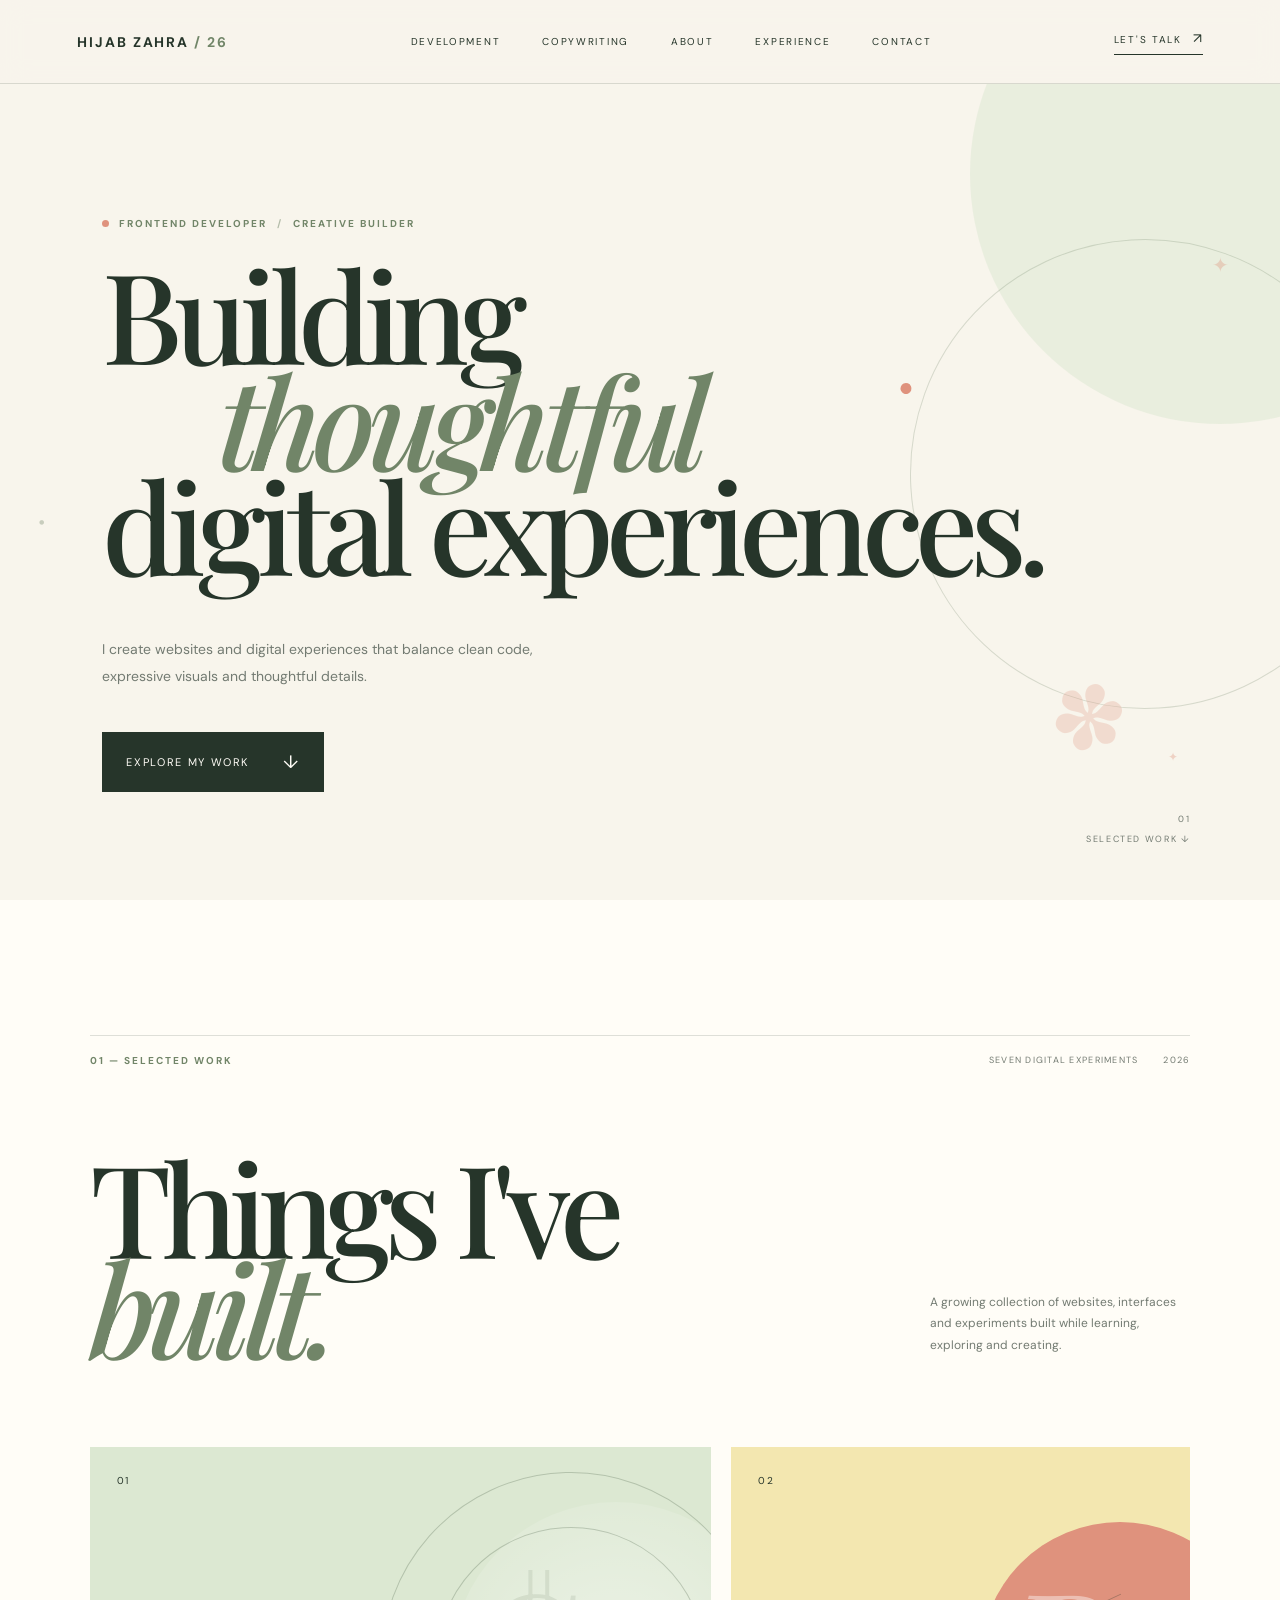
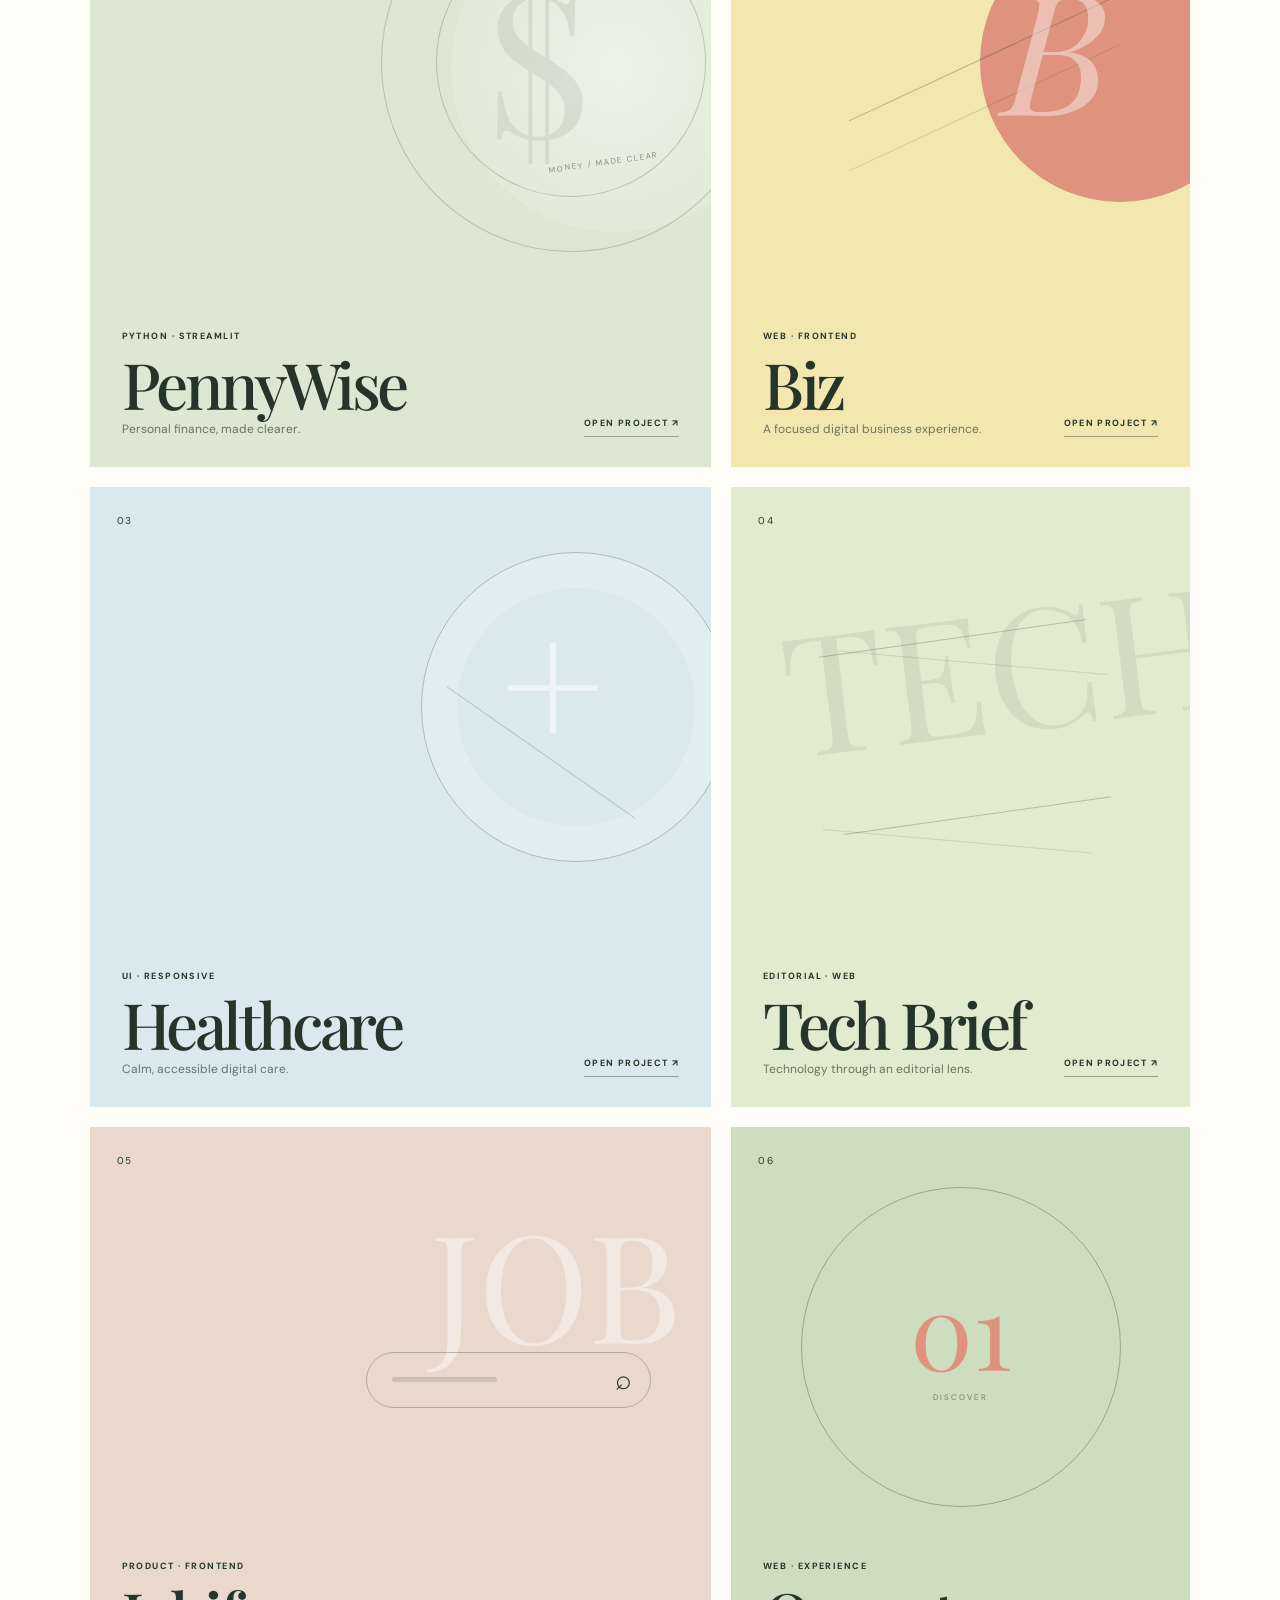
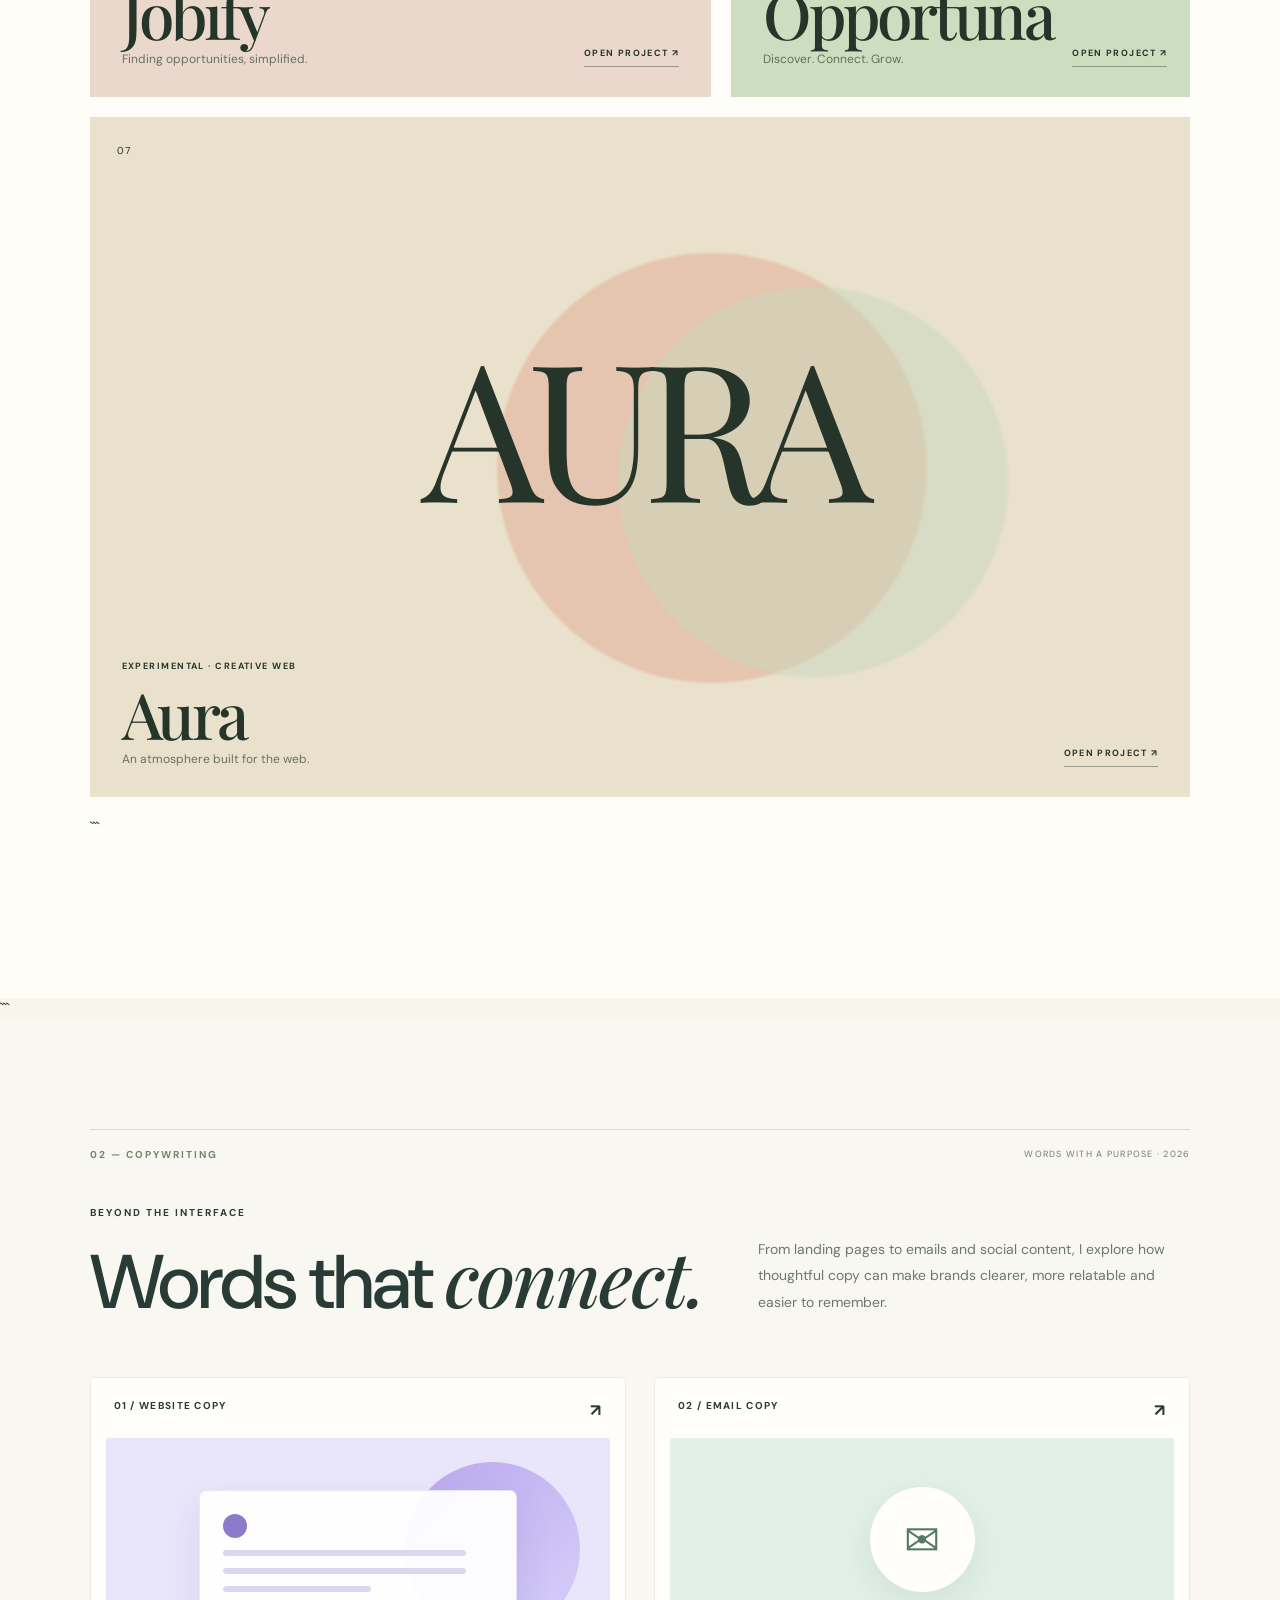
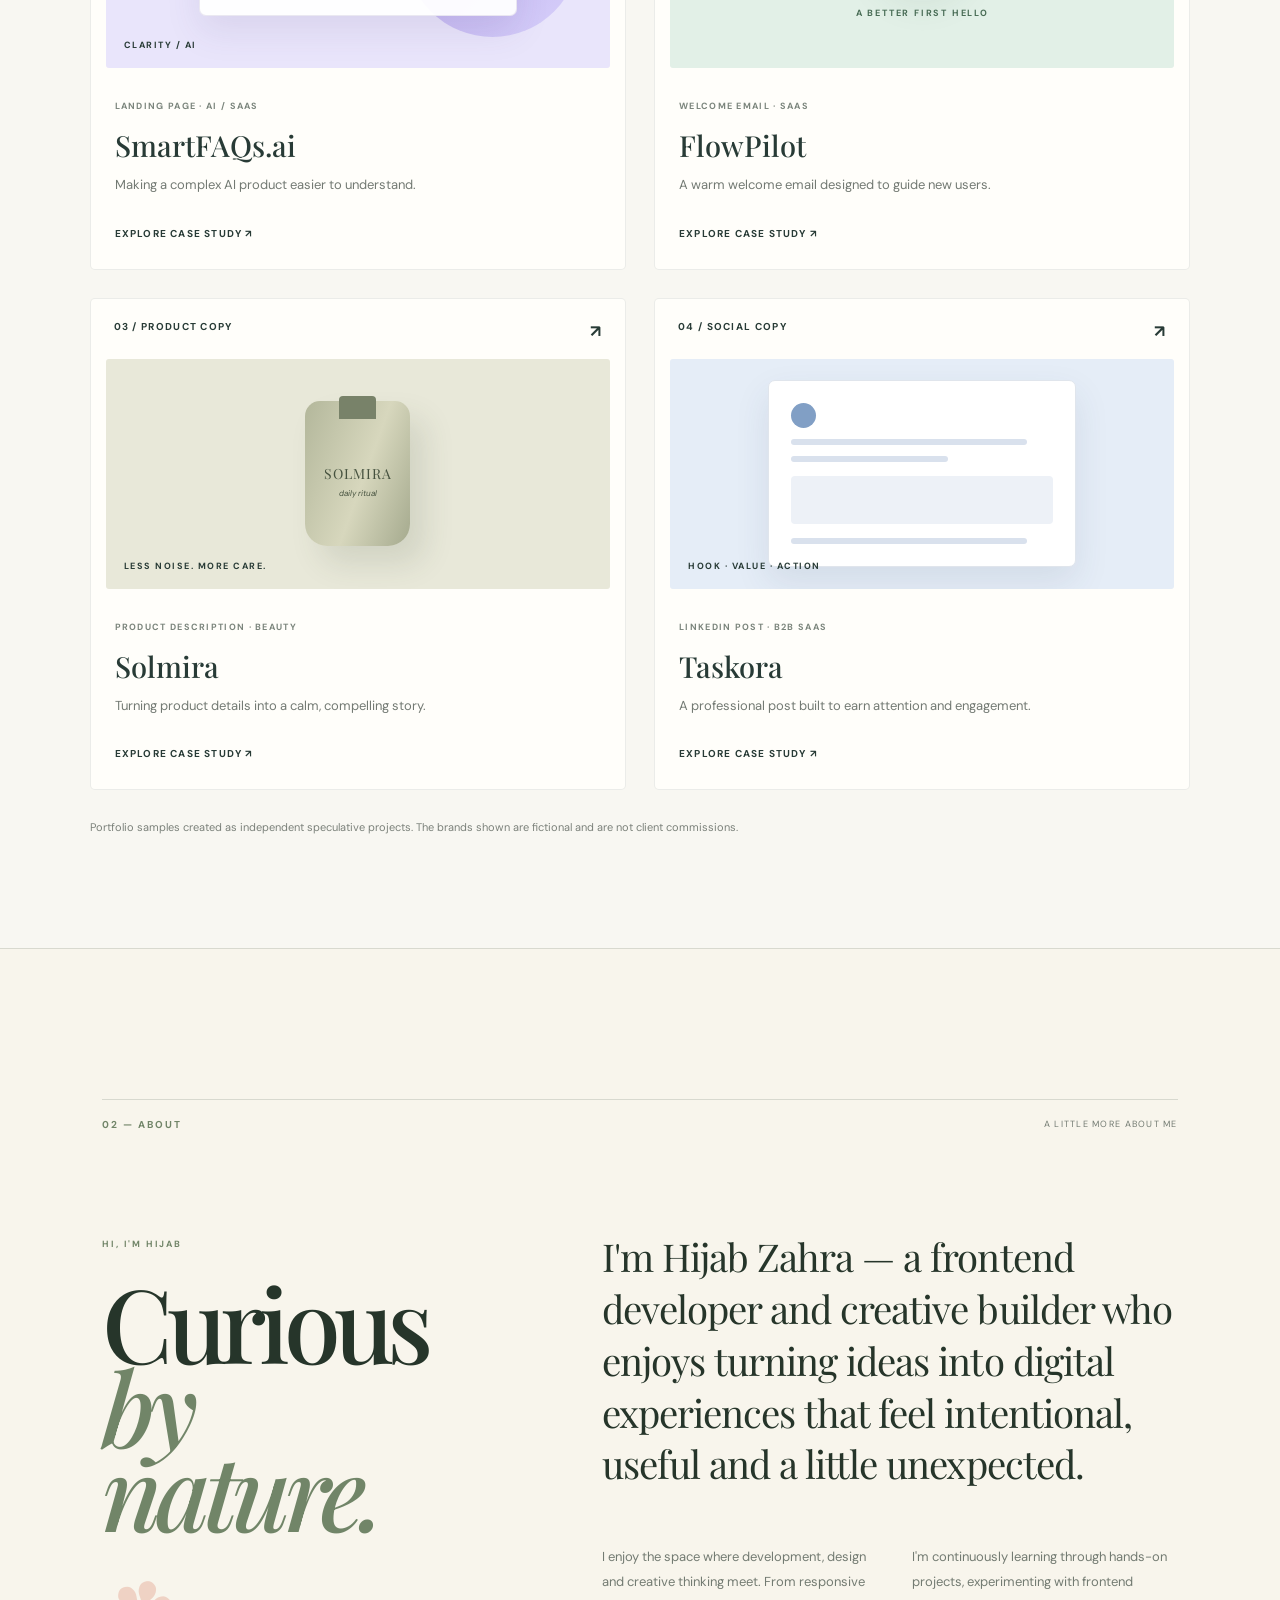
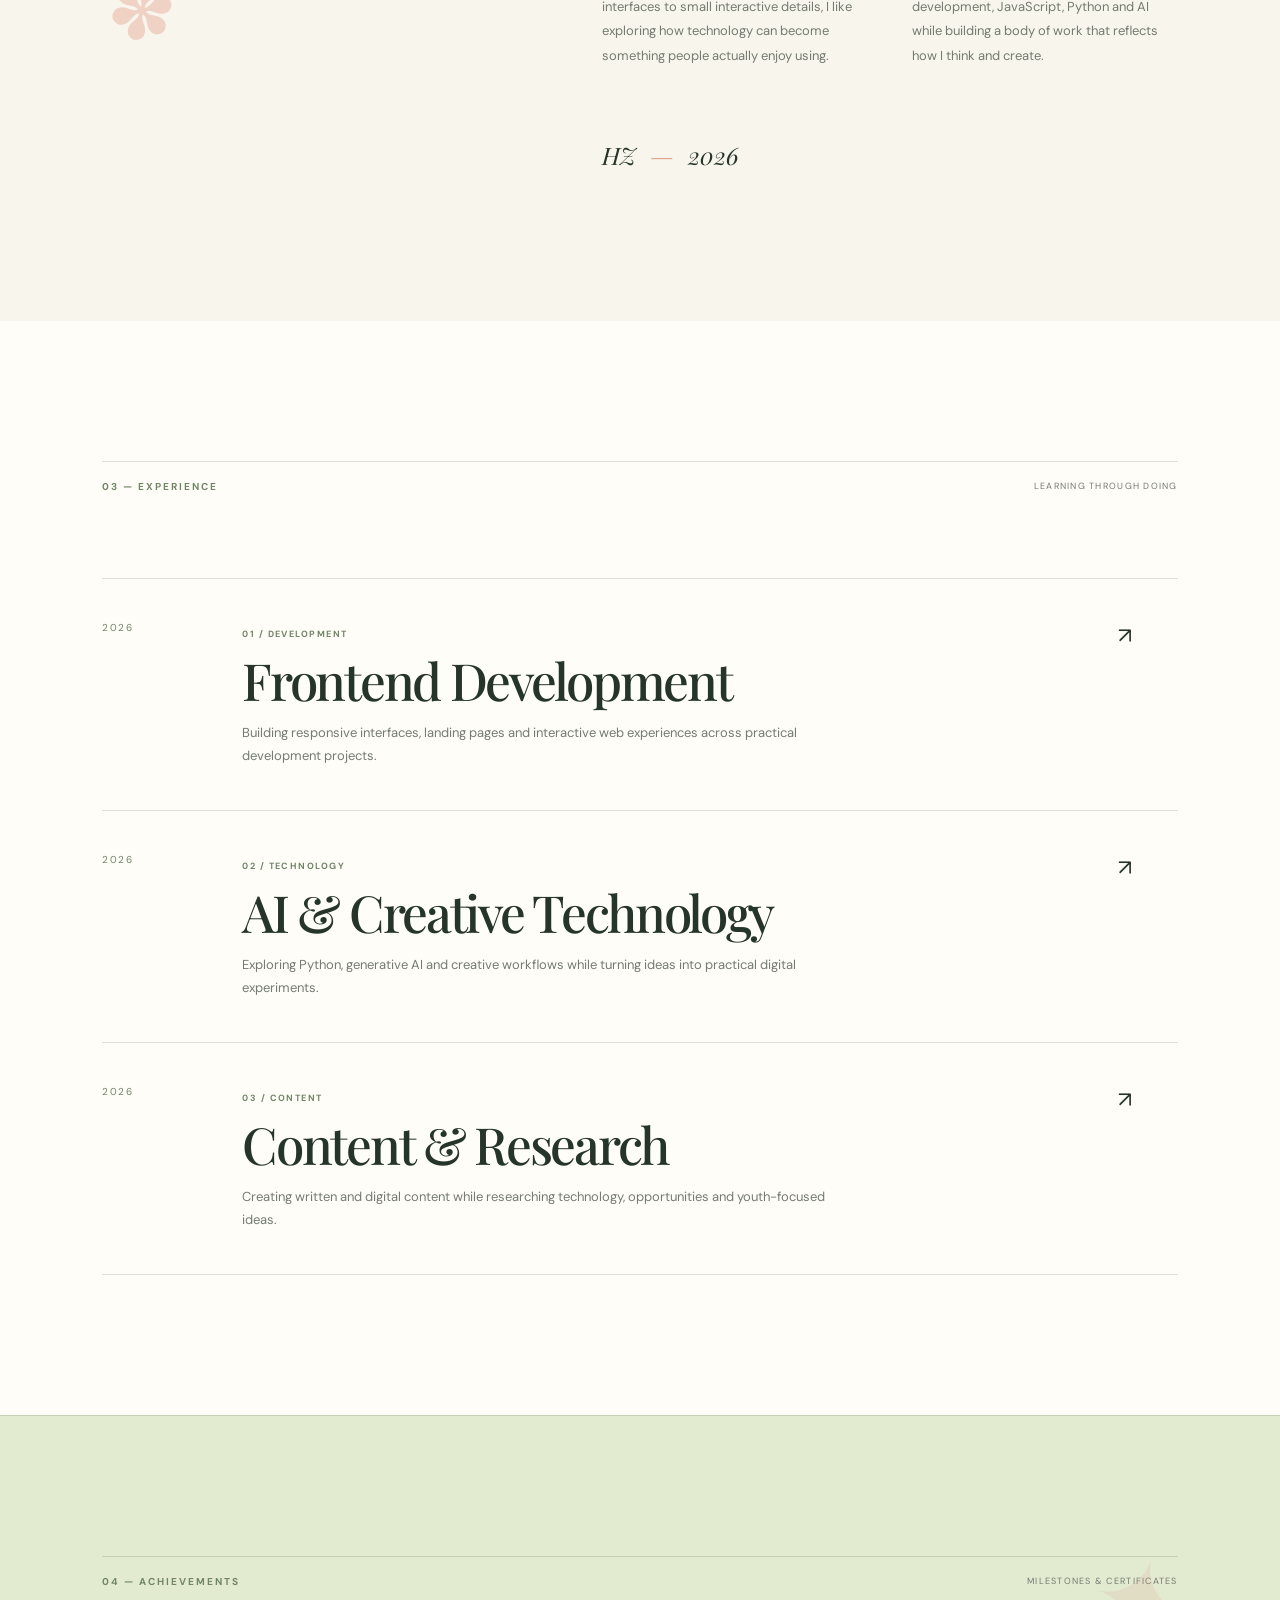
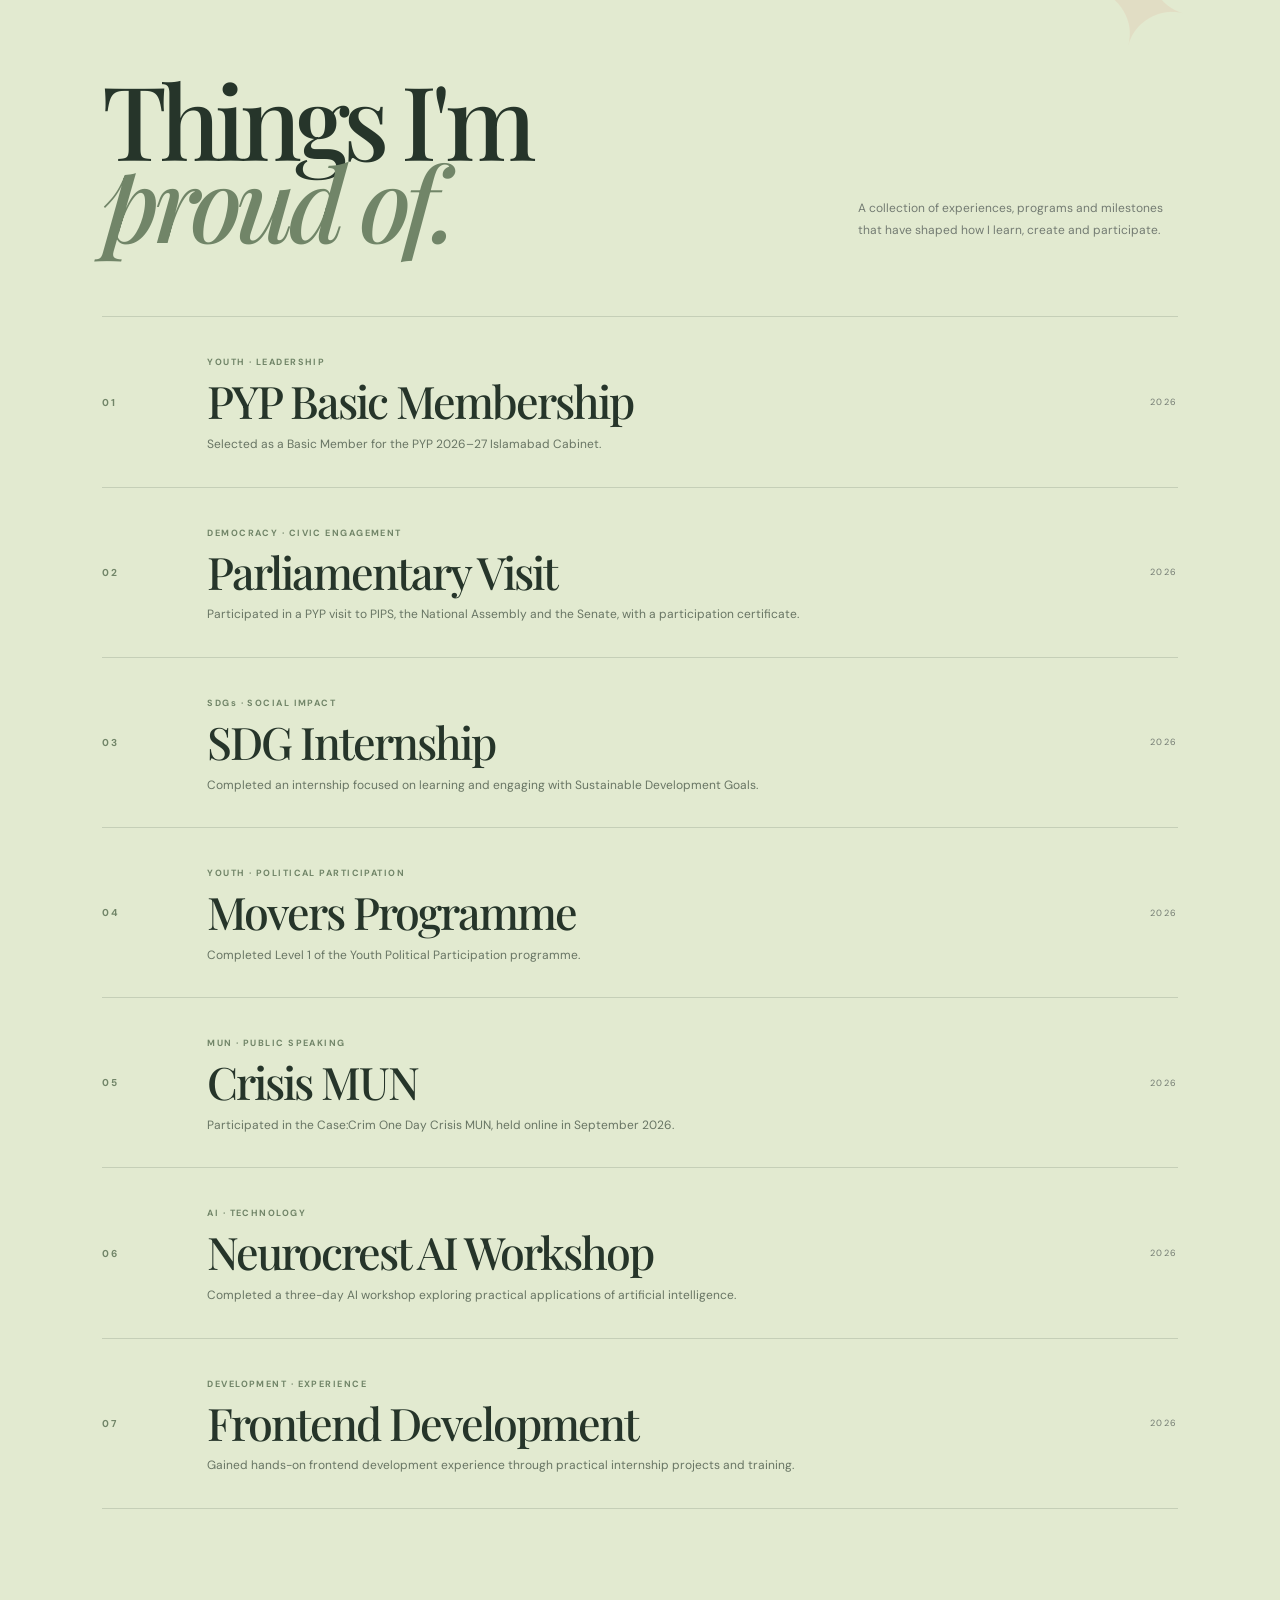
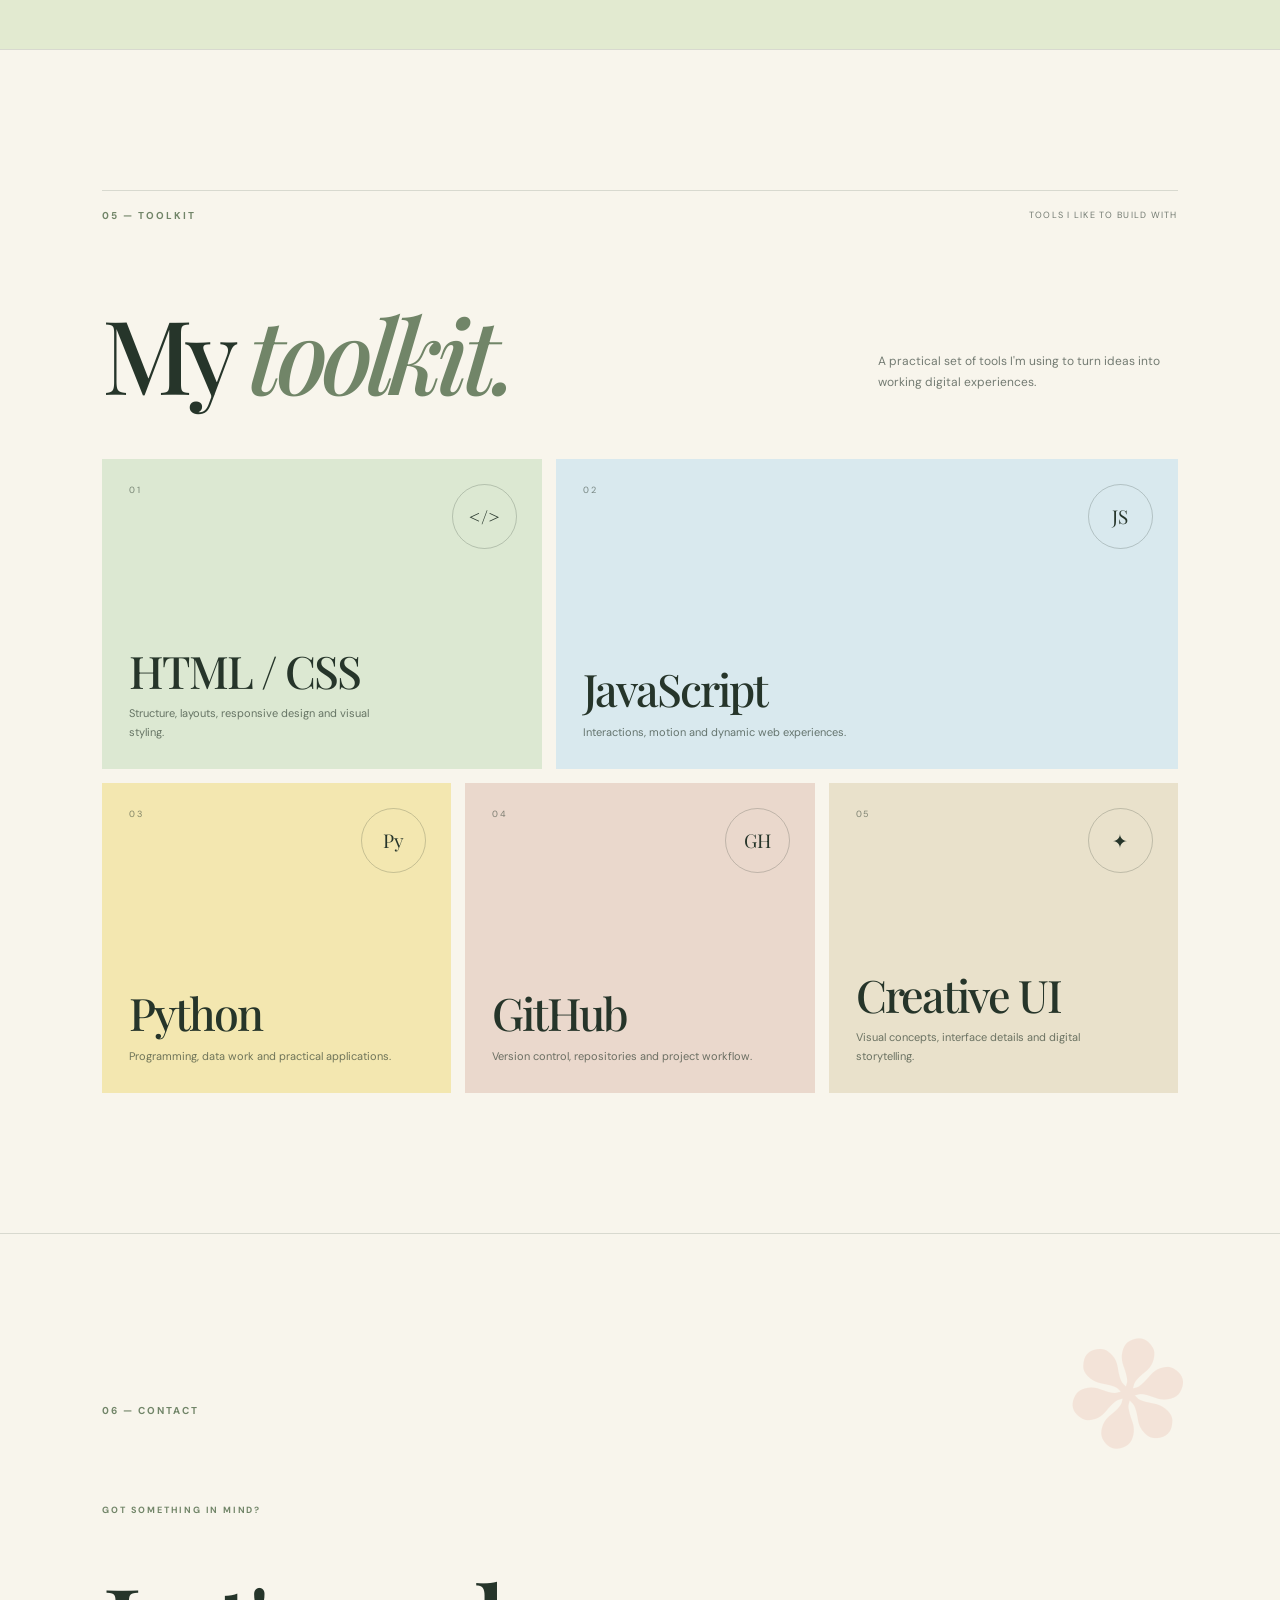
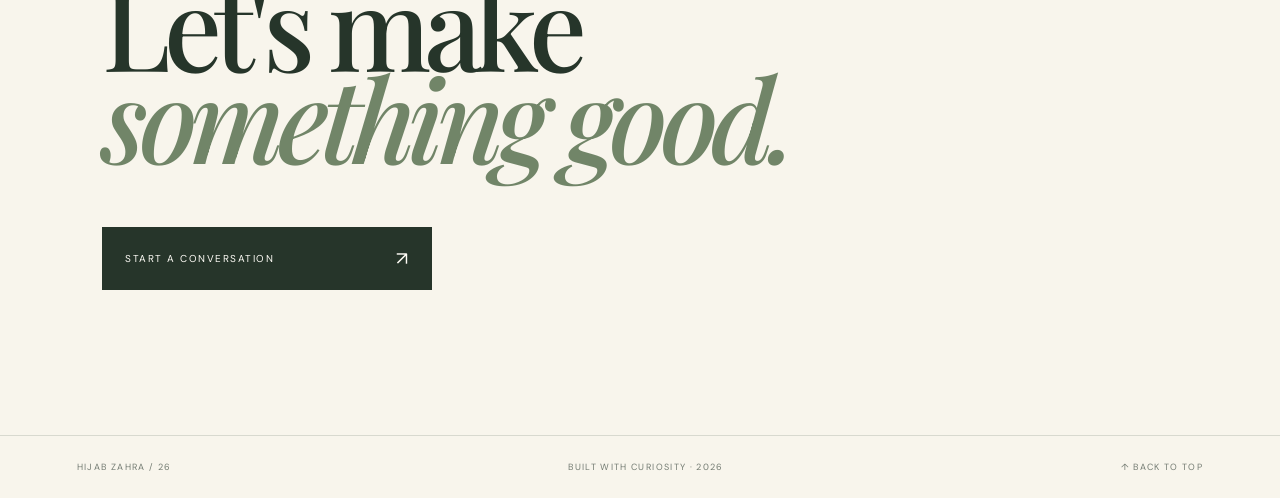
==== index.html @ b3940e23 "Add files via upload" ====
<!DOCTYPE html>
<html lang="en">
<head>
  <meta charset="UTF-8">
  <meta name="viewport" content="width=device-width, initial-scale=1.0">

  <title>HIJAB ZAHRA / 26 — Creative Developer</title>

  <link rel="preconnect" href="https://fonts.googleapis.com">
  <link rel="preconnect" href="https://fonts.gstatic.com" crossorigin>

  <link
    href="https://fonts.googleapis.com/css2?family=DM+Sans:wght@400;500;600;700&family=Playfair+Display:ital,wght@0,500;0,600;1,500;1,600&display=swap"
    rel="stylesheet"
  >

  <link rel="stylesheet" href="style.css">
</head>

<body>

  <!-- FLOATING DECOR -->

  <div class="floating-seed seed-one">✦</div>
  <div class="floating-seed seed-two">·</div>
  <div class="floating-seed seed-three">✦</div>


  <!-- HEADER -->

  <header class="site-header">

    <a href="#" class="logo">
      HIJAB ZAHRA <span>/ 26</span>
    </a>

    <nav>
  <a href="#work">Development</a>
  <a href="#copywriting">Copywriting</a>
  <a href="#about">About</a>
  <a href="#experience">Experience</a>
  <a href="#contact">Contact</a>
</nav>

    <a href="#contact" class="talk">
      Let's talk <span>↗</span>
    </a>

  </header>


  <main>

    <!-- HERO -->

    <section class="hero">

      <div class="hero-orbit"></div>

      <div class="hero-label">
        <span class="label-dot"></span>
        FRONTEND DEVELOPER
        <span class="label-divider">/</span>
        CREATIVE BUILDER
      </div>

      <h1>
        Building
        <em>thoughtful</em>
        digital experiences.
      </h1>

      <div class="hero-description">

        <p>
          I create websites and digital experiences that balance
          clean code, expressive visuals and thoughtful details.
        </p>

      </div>

      <a href="#work" class="hero-cta">

        <span class="cta-text">
          Explore my work
        </span>

        <span class="cta-arrow">
          ↓
        </span>

      </a>

      <div class="hero-flower">
        <span>✽</span>
      </div>

      <div class="hero-note">
        <span>01</span>
        <span>SELECTED WORK ↓</span>
      </div>

    </section>


    <!-- WORK -->

    <section class="work" id="work">

      <div class="section-top">

        <div class="section-number">
          01 — SELECTED WORK
        </div>

        <div class="section-caption">
          <span>SEVEN DIGITAL EXPERIMENTS</span>
          <span>2026</span>
        </div>

      </div>


      <div class="work-intro">

        <h2>
          Things I've
          <em>built.</em>
        </h2>

        <p>
          A growing collection of websites, interfaces and
          experiments built while learning, exploring and creating.
        </p>

      </div>


      <div class="projects">


        <!-- PENNYWISE -->

        <a
          href="https://pennywise-jg9jgxkjryxqwbazkapvmh.streamlit.app/"
          target="_blank"
          rel="noopener noreferrer"
          class="project project-penny"
        >

          <div class="project-number">
            01
          </div>

          <div class="project-visual penny-visual">

            <div class="penny-sun"></div>

            <div class="penny-orbit orbit-a"></div>
            <div class="penny-orbit orbit-b"></div>

            <div class="penny-symbol">
              $
            </div>

            <div class="penny-small">
              MONEY / MADE CLEAR
            </div>

          </div>

          <div class="project-content">

            <div>
              <span class="project-category">
                PYTHON · STREAMLIT
              </span>

              <h3>PennyWise</h3>

              <p>
                Personal finance, made clearer.
              </p>
            </div>

            <span class="project-link">
              OPEN PROJECT ↗
            </span>

          </div>

        </a>


        <!-- BIZ -->

        <a
          href="https://hijabezahra182-alt.github.io/biz/"
          target="_blank"
          rel="noopener noreferrer"
          class="project project-biz"
        >

          <div class="project-number">
            02
          </div>

          <div class="project-visual biz-visual">

            <div class="biz-sun"></div>

            <div class="biz-curve curve-one"></div>
            <div class="biz-curve curve-two"></div>

            <span class="biz-letter">
              B
            </span>

          </div>

          <div class="project-content">

            <div>
              <span class="project-category">
                WEB · FRONTEND
              </span>

              <h3>Biz</h3>

              <p>
                A focused digital business experience.
              </p>
            </div>

            <span class="project-link">
              OPEN PROJECT ↗
            </span>

          </div>

        </a>


        <!-- HEALTHCARE -->

        <a
          href="https://hijabezahra182-alt.github.io/healthcare-/"
          target="_blank"
          rel="noopener noreferrer"
          class="project project-health"
        >

          <div class="project-number">
            03
          </div>

          <div class="project-visual health-visual">

            <div class="health-circle"></div>

            <span class="health-plus">
              +
            </span>

            <div class="health-line"></div>

          </div>

          <div class="project-content">

            <div>
              <span class="project-category">
                UI · RESPONSIVE
              </span>

              <h3>Healthcare</h3>

              <p>
                Calm, accessible digital care.
              </p>
            </div>

            <span class="project-link">
              OPEN PROJECT ↗
            </span>

          </div>

        </a>


        <!-- TECH BRIEF -->

        <a
          href="https://hijabezahra182-alt.github.io/tech-brief/"
          target="_blank"
          rel="noopener noreferrer"
          class="project project-tech"
        >

          <div class="project-number">
            04
          </div>

          <div class="project-visual tech-visual">

            <div class="tech-word">
              TECH
            </div>

            <div class="tech-paper paper-one"></div>
            <div class="tech-paper paper-two"></div>

          </div>

          <div class="project-content">

            <div>
              <span class="project-category">
                EDITORIAL · WEB
              </span>

              <h3>Tech Brief</h3>

              <p>
                Technology through an editorial lens.
              </p>
            </div>

            <span class="project-link">
              OPEN PROJECT ↗
            </span>

          </div>

        </a>


        <!-- JOBIFY -->

        <a
          href="https://hijabezahra182-alt.github.io/jobify-website/"
          target="_blank"
          rel="noopener noreferrer"
          class="project project-jobify"
        >

          <div class="project-number">
            05
          </div>

          <div class="project-visual jobify-visual">

            <div class="jobify-word">
              JOB
            </div>

            <div class="job-search">
              <span></span>
              <b>⌕</b>
            </div>

          </div>

          <div class="project-content">

            <div>
              <span class="project-category">
                PRODUCT · FRONTEND
              </span>

              <h3>Jobify</h3>

              <p>
                Finding opportunities, simplified.
              </p>
            </div>

            <span class="project-link">
              OPEN PROJECT ↗
            </span>

          </div>

        </a>


        <!-- OPPORTUNA -->

        <a
          href="https://hijabezahra182-alt.github.io/opportuna/"
          target="_blank"
          rel="noopener noreferrer"
          class="project project-opportuna"
        >

          <div class="project-number">
            06
          </div>

          <div class="project-visual opportuna-visual">

            <div class="opportuna-ring"></div>

            <span class="op-number">
              01
            </span>

            <span class="op-small">
              DISCOVER
            </span>

          </div>

          <div class="project-content">

            <div>
              <span class="project-category">
                WEB · EXPERIENCE
              </span>

              <h3>Opportuna</h3>

              <p>
                Discover. Connect. Grow.
              </p>
            </div>

            <span class="project-link">
              OPEN PROJECT ↗
            </span>

          </div>

        </a>


        <!-- AURA -->

        <a
          href="https://hijabezahra182-alt.github.io/aura/"
          target="_blank"
          rel="noopener noreferrer"
          class="project project-aura"
        >

          <div class="project-number">
            07
          </div>

          <div class="project-visual aura-visual">

            <div class="aura-blob blob-one"></div>
            <div class="aura-blob blob-two"></div>

            <span>
              AURA
            </span>

          </div>

          <div class="project-content">

            <div>
              <span class="project-category">
                EXPERIMENTAL · CREATIVE WEB
              </span>

              <h3>Aura</h3>

              <p>
                An atmosphere built for the web.
              </p>
            </div>

            <span class="project-link">
              OPEN PROJECT ↗
            </span>

          </div>

        </a>
        ```
    


      </div>

    </section>

```
<!-- COPYWRITING PORTFOLIO -->

<section class="copywriting" id="copywriting">

  <div class="section-top">

    <div class="section-number">
      02 — COPYWRITING
    </div>

    <div class="section-caption">
      WORDS WITH A PURPOSE · 2026
    </div>

  </div>

  <div class="copywriting-intro">

    <div>
      <span class="copywriting-eyebrow">
        BEYOND THE INTERFACE
      </span>

      <h2>
        Words that
        <em>connect.</em>
      </h2>
    </div>

    <p>
      From landing pages to emails and social content,
      I explore how thoughtful copy can make brands
      clearer, more relatable and easier to remember.
    </p>

  </div>

  <div class="copywriting-grid">

    <!-- SAMPLE 01: SMARTFAQS -->

    <a href="./smartfaqs-case-study.html"
       class="copy-card copy-card-lavender">

      <div class="copy-card-top">
        <span>01 / WEBSITE COPY</span>
        <span>↗</span>
      </div>

      <div class="copy-art smart-art">
        <div class="smart-art-orb"></div>
        <div class="smart-art-window">
          <span></span>
          <i></i>
          <i></i>
          <i></i>
        </div>
        <span class="copy-art-label">CLARITY / AI</span>
      </div>

      <div class="copy-card-info">
        <span class="copy-type">LANDING PAGE · AI / SAAS</span>
        <h3>SmartFAQs.ai</h3>
        <p>Making a complex AI product easier to understand.</p>
        <span class="copy-card-link">EXPLORE CASE STUDY ↗</span>
      </div>

    </a>

    <!-- SAMPLE 02: FLOWPILOT -->

    <a href="./flowpilot-welcome-email.html"
       class="copy-card copy-card-mint">

      <div class="copy-card-top">
        <span>02 / EMAIL COPY</span>
        <span>↗</span>
      </div>

      <div class="copy-art flow-art">
        <div class="flow-envelope">
          <span>✉</span>
        </div>
        <div class="flow-art-caption">A BETTER FIRST HELLO</div>
      </div>

      <div class="copy-card-info">
        <span class="copy-type">WELCOME EMAIL · SAAS</span>
        <h3>FlowPilot</h3>
        <p>A warm welcome email designed to guide new users.</p>
        <span class="copy-card-link">EXPLORE CASE STUDY ↗</span>
      </div>

    </a>

    <!-- SAMPLE 03: SOLMIRA -->

    <a href="./solmira-product-copy.html"
       class="copy-card copy-card-sage">

      <div class="copy-card-top">
        <span>03 / PRODUCT COPY</span>
        <span>↗</span>
      </div>

      <div class="copy-art sol-art">
        <div class="sol-bottle">
          <div class="sol-bottle-cap"></div>
          <span>SOLMIRA</span>
          <i>daily ritual</i>
        </div>
        <span class="sol-art-caption">LESS NOISE. MORE CARE.</span>
      </div>

      <div class="copy-card-info">
        <span class="copy-type">PRODUCT DESCRIPTION · BEAUTY</span>
        <h3>Solmira</h3>
        <p>Turning product details into a calm, compelling story.</p>
        <span class="copy-card-link">EXPLORE CASE STUDY ↗</span>
      </div>

    </a>

    <!-- SAMPLE 04: TASKORA -->

    <a href="./taskora-linkedin-copy.html"
       class="copy-card copy-card-blue">

      <div class="copy-card-top">
        <span>04 / SOCIAL COPY</span>
        <span>↗</span>
      </div>

      <div class="copy-art task-art">
        <div class="task-post">
          <span class="task-post-dot"></span>
          <div class="task-post-line"></div>
          <div class="task-post-line short"></div>
          <div class="task-post-block"></div>
          <div class="task-post-line"></div>
        </div>
        <span class="task-art-caption">HOOK · VALUE · ACTION</span>
      </div>

      <div class="copy-card-info">
        <span class="copy-type">LINKEDIN POST · B2B SAAS</span>
        <h3>Taskora</h3>
        <p>A professional post built to earn attention and engagement.</p>
        <span class="copy-card-link">EXPLORE CASE STUDY ↗</span>
      </div>

    </a>

  </div>

  <p class="copywriting-note">
    Portfolio samples created as independent speculative projects.
    The brands shown are fictional and are not client commissions.
  </p>

</section>



    <!-- ABOUT -->

    <section class="about" id="about">

      <div class="section-top">

        <div class="section-number">
          02 — ABOUT
        </div>

        <div class="section-caption">
          A LITTLE MORE ABOUT ME
        </div>

      </div>


      <div class="about-layout">

        <div class="about-title">

          <span class="tiny-label">
            HI, I'M HIJAB
          </span>

          <h2>
            Curious
            <em>by nature.</em>
          </h2>

          <div class="about-symbol">
            ✽
          </div>

        </div>


        <div class="about-text">

          <p class="about-lead">
            I'm Hijab Zahra — a frontend developer and creative
            builder who enjoys turning ideas into digital
            experiences that feel intentional, useful and a
            little unexpected.
          </p>

          <div class="about-columns">

            <p>
              I enjoy the space where development, design and
              creative thinking meet. From responsive interfaces
              to small interactive details, I like exploring how
              technology can become something people actually
              enjoy using.
            </p>

            <p>
              I'm continuously learning through hands-on projects,
              experimenting with frontend development, JavaScript,
              Python and AI while building a body of work that
              reflects how I think and create.
            </p>

          </div>

          <div class="about-signature">
            HZ <span>—</span> 2026
          </div>

        </div>

      </div>

    </section>


    <!-- EXPERIENCE -->

    <section class="experience" id="experience">

      <div class="section-top">

        <div class="section-number">
          03 — EXPERIENCE
        </div>

        <div class="section-caption">
          LEARNING THROUGH DOING
        </div>

      </div>


      <div class="experience-list">


        <article class="experience-item">

          <div class="experience-year">
            2026
          </div>

          <div class="experience-main">

            <span>
              01 / DEVELOPMENT
            </span>

            <h3>
              Frontend Development
            </h3>

            <p>
              Building responsive interfaces, landing pages
              and interactive web experiences across practical
              development projects.
            </p>

          </div>

          <div class="experience-arrow">
            ↗
          </div>

        </article>


        <article class="experience-item">

          <div class="experience-year">
            2026
          </div>

          <div class="experience-main">

            <span>
              02 / TECHNOLOGY
            </span>

            <h3>
              AI & Creative Technology
            </h3>

            <p>
              Exploring Python, generative AI and creative
              workflows while turning ideas into practical
              digital experiments.
            </p>

          </div>

          <div class="experience-arrow">
            ↗
          </div>

        </article>


        <article class="experience-item">

          <div class="experience-year">
            2026
          </div>

          <div class="experience-main">

            <span>
              03 / CONTENT
            </span>

            <h3>
              Content & Research
            </h3>

            <p>
              Creating written and digital content while
              researching technology, opportunities and
              youth-focused ideas.
            </p>

          </div>

          <div class="experience-arrow">
            ↗
          </div>

        </article>


      </div>

    </section>

    <!-- ACHIEVEMENTS -->

<section class="achievements" id="achievements">

  <div class="section-top">

    <div class="section-number">
      04 — ACHIEVEMENTS
    </div>

    <div class="section-caption">
      MILESTONES & CERTIFICATES
    </div>

  </div>


  <div class="achievements-heading">

    <h2>
      Things I'm
      <em>proud of.</em>
    </h2>

    <p>
      A collection of experiences, programs and milestones
      that have shaped how I learn, create and participate.
    </p>

  </div>


  <div class="achievement-list">


    <article class="achievement-item">

      <div class="achievement-number">
        01
      </div>

      <div class="achievement-content">
        <span>YOUTH · LEADERSHIP</span>

        <h3>
          PYP Basic Membership
        </h3>

        <p>
          Selected as a Basic Member for the PYP 2026–27
          Islamabad Cabinet.
        </p>
      </div>

      <div class="achievement-year">
        2026
      </div>

    </article>


    <article class="achievement-item">

      <div class="achievement-number">
        02
      </div>

      <div class="achievement-content">
        <span>DEMOCRACY · CIVIC ENGAGEMENT</span>

        <h3>
          Parliamentary Visit
        </h3>

        <p>
          Participated in a PYP visit to PIPS, the National
          Assembly and the Senate, with a participation certificate.
        </p>
      </div>

      <div class="achievement-year">
        2026
      </div>

    </article>


    <article class="achievement-item">

      <div class="achievement-number">
        03
      </div>

      <div class="achievement-content">
        <span>SDGs · SOCIAL IMPACT</span>

        <h3>
          SDG Internship
        </h3>

        <p>
          Completed an internship focused on learning and
          engaging with Sustainable Development Goals.
        </p>
      </div>

      <div class="achievement-year">
        2026
      </div>

    </article>


    <article class="achievement-item">

      <div class="achievement-number">
        04
      </div>

      <div class="achievement-content">
        <span>YOUTH · POLITICAL PARTICIPATION</span>

        <h3>
          Movers Programme
        </h3>

        <p>
          Completed Level 1 of the Youth Political Participation
          programme.
        </p>
      </div>

      <div class="achievement-year">
        2026
      </div>

    </article>


    <article class="achievement-item">

      <div class="achievement-number">
        05
      </div>

      <div class="achievement-content">
        <span>MUN · PUBLIC SPEAKING</span>

        <h3>
          Crisis MUN
        </h3>

        <p>
          Participated in the Case:Crim One Day Crisis MUN,
          held online in September 2026.
        </p>
      </div>

      <div class="achievement-year">
        2026
      </div>

    </article>


    <article class="achievement-item">

      <div class="achievement-number">
        06
      </div>

      <div class="achievement-content">
        <span>AI · TECHNOLOGY</span>

        <h3>
          Neurocrest AI Workshop
        </h3>

        <p>
          Completed a three-day AI workshop exploring
          practical applications of artificial intelligence.
        </p>
      </div>

      <div class="achievement-year">
        2026
      </div>

    </article>


    <article class="achievement-item">

      <div class="achievement-number">
        07
      </div>

      <div class="achievement-content">
        <span>DEVELOPMENT · EXPERIENCE</span>

        <h3>
          Frontend Development
        </h3>

        <p>
          Gained hands-on frontend development experience
          through practical internship projects and training.
        </p>
      </div>

      <div class="achievement-year">
        2026
      </div>

    </article>


  </div>

</section>


    <!-- SKILLS -->

    <section class="skills">

      <div class="section-top">

        <div class="section-number">
          05 — TOOLKIT
        </div>

        <div class="section-caption">
          TOOLS I LIKE TO BUILD WITH
        </div>

      </div>


      <div class="skills-heading">

        <h2>
          My
          <em>toolkit.</em>
        </h2>

        <p>
          A practical set of tools I'm using to turn ideas
          into working digital experiences.
        </p>

      </div>


      <div class="skills-grid">


        <div class="skill-card skill-sage">

          <span class="skill-no">
            01
          </span>

          <div class="skill-icon">
            &lt;/&gt;
          </div>

          <h3>
            HTML / CSS
          </h3>

          <p>
            Structure, layouts, responsive design and visual
            styling.
          </p>

        </div>


        <div class="skill-card skill-blue">

          <span class="skill-no">
            02
          </span>

          <div class="skill-icon">
            JS
          </div>

          <h3>
            JavaScript
          </h3>

          <p>
            Interactions, motion and dynamic web experiences.
          </p>

        </div>


        <div class="skill-card skill-butter">

          <span class="skill-no">
            03
          </span>

          <div class="skill-icon">
            Py
          </div>

          <h3>
            Python
          </h3>

          <p>
            Programming, data work and practical applications.
          </p>

        </div>


        <div class="skill-card skill-coral">

          <span class="skill-no">
            04
          </span>

          <div class="skill-icon">
            GH
          </div>

          <h3>
            GitHub
          </h3>

          <p>
            Version control, repositories and project workflow.
          </p>

        </div>


        <div class="skill-card skill-cream">

          <span class="skill-no">
            05
          </span>

          <div class="skill-icon">
            ✦
          </div>

          <h3>
            Creative UI
          </h3>

          <p>
            Visual concepts, interface details and digital
            storytelling.
          </p>

        </div>


      </div>

    </section>


    <!-- CONTACT -->

    <section class="contact" id="contact">

      <div class="contact-decoration">
        ✽
      </div>

      <div class="section-number">
        06 — CONTACT
      </div>

      <div class="contact-inner">

        <span class="contact-small">
          GOT SOMETHING IN MIND?
        </span>

        <h2>
          Let's make
          <em>something good.</em>
        </h2>

        <a
          href="mailto:hijabzahra@example.com"
          class="contact-button"
        >
          <span>Start a conversation</span>
          <strong>↗</strong>
        </a>

      </div>

    </section>

  </main>


  <!-- FOOTER -->

  <footer>

    <span>
      HIJAB ZAHRA / 26
    </span>

    <span>
      BUILT WITH CURIOSITY · 2026
    </span>

    <span>
      ↑ BACK TO TOP
    </span>

  </footer>


  <script src="script.js"></script>

</body>
</html>
---- style.css ----
:root {
  --ivory: #f8f5ec;
  --paper: #fffdf7;
  --ink: #26352a;
  --muted: #737b72;

  --sage: #718568;
  --sage-light: #dce8d2;

  --pistachio: #e2ead0;
  --butter: #f3e7b0;

  --blue: #d9e9ee;
  --powder: #e9f0ee;

  --coral: #df927d;
  --peach: #ead8cc;

  --cream: #e9e1cb;

  --line: rgba(38, 53, 42, 0.15);

  --ease: cubic-bezier(.2, .75, .2, 1);
}


/* =========================
   RESET
========================= */

* {
  margin: 0;
  padding: 0;
  box-sizing: border-box;
}

html {
  scroll-behavior: smooth;
}

body {
  background: var(--ivory);
  color: var(--ink);
  font-family: "DM Sans", sans-serif;
  overflow-x: hidden;
}

a {
  color: inherit;
  text-decoration: none;
}

::selection {
  background: var(--ink);
  color: var(--paper);
}


/* =========================
   FLOATING DETAILS
========================= */

.floating-seed {
  position: fixed;
  pointer-events: none;
  z-index: 30;
  color: var(--coral);
  opacity: 0.35;
}

.seed-one {
  right: 4vw;
  top: 28%;
  font-size: 20px;
  animation: floatSeed 6s ease-in-out infinite;
}

.seed-two {
  left: 3vw;
  top: 55%;
  font-size: 40px;
  color: var(--sage);
  animation: floatSeed 8s ease-in-out infinite reverse;
}

.seed-three {
  right: 8vw;
  bottom: 15%;
  font-size: 12px;
  animation: floatSeed 7s ease-in-out infinite;
}

@keyframes floatSeed {
  0%,
  100% {
    transform: translateY(0) rotate(0);
  }

  50% {
    transform: translateY(-18px) rotate(12deg);
  }
}


/* =========================
   HEADER
========================= */

.site-header {
  height: 84px;
  padding: 0 6vw;

  display: flex;
  align-items: center;
  justify-content: space-between;

  border-bottom: 1px solid var(--line);

  position: sticky;
  top: 0;
  z-index: 50;

  background: rgba(248, 245, 236, 0.82);

  backdrop-filter: blur(14px);

  transition:
    background 0.35s ease,
    box-shadow 0.35s ease;
}

.site-header.scrolled {
  background: rgba(255, 253, 247, 0.92);

  box-shadow:
    0 12px 35px rgba(38, 53, 42, 0.06);
}

.logo {
  font-size: 14px;
  font-weight: 700;
  letter-spacing: 0.14em;
}

.logo span {
  color: var(--sage);
}

nav {
  display: flex;
  gap: 42px;
}

nav a,
.talk {
  font-size: 10px;
  text-transform: uppercase;
  letter-spacing: 0.17em;
}

nav a {
  position: relative;
}

nav a::after {
  content: "";

  position: absolute;
  left: 0;
  bottom: -8px;

  width: 0;
  height: 1px;

  background: var(--ink);

  transition: width 0.3s ease;
}

nav a:hover::after {
  width: 100%;
}

.talk {
  border-bottom: 1px solid var(--ink);
  padding-bottom: 7px;

  transition:
    color 0.3s ease,
    border-color 0.3s ease;
}

.talk span {
  margin-left: 6px;
  font-size: 14px;
}

.talk:hover {
  color: var(--sage);
  border-color: var(--sage);
}


/* =========================
   HERO
========================= */

.hero {
  min-height: calc(100vh - 84px);

  padding: 110px 8vw 85px;

  position: relative;
  overflow: hidden;

  display: flex;
  flex-direction: column;
  justify-content: center;
}

.hero::before {
  content: "";

  position: absolute;

  width: 500px;
  height: 500px;

  right: -190px;
  top: -160px;

  border-radius: 50%;

  background: var(--sage-light);

  opacity: 0.5;
}

.hero-orbit {
  position: absolute;

  width: 470px;
  height: 470px;

  right: -100px;
  top: 19%;

  border: 1px solid rgba(113, 133, 104, 0.25);

  border-radius: 50%;

  transform: rotate(-25deg);

  animation: slowOrbit 15s linear infinite;
}

.hero-orbit::before {
  content: "";

  position: absolute;

  width: 11px;
  height: 11px;

  background: var(--coral);

  border-radius: 50%;

  left: 48px;
  top: 50px;
}

@keyframes slowOrbit {
  to {
    transform: rotate(335deg);
  }
}

.hero-label {
  display: flex;
  align-items: center;

  gap: 10px;

  color: var(--sage);

  font-size: 10px;
  font-weight: 700;

  letter-spacing: 0.2em;

  margin-bottom: 30px;

  position: relative;
  z-index: 4;
}

.label-dot {
  width: 7px;
  height: 7px;

  border-radius: 50%;

  background: var(--coral);

  display: inline-block;
}

.label-divider {
  opacity: 0.5;
}

.hero h1 {
  max-width: 1100px;

  font-family: "Playfair Display", serif;

  font-size: clamp(64px, 9.8vw, 150px);

  line-height: 0.84;

  font-weight: 500;

  letter-spacing: -0.065em;

  position: relative;
  z-index: 4;
}

.hero h1 em {
  display: block;

  margin-left: 9vw;

  color: var(--sage);

  font-style: italic;
  font-weight: 500;
}

.hero-description {
  margin-top: 60px;

  max-width: 450px;

  position: relative;
  z-index: 5;
}

.hero-description p {
  color: var(--muted);

  font-size: 14px;

  line-height: 1.9;
}

.hero-cta {
  width: fit-content;

  margin-top: 42px;

  display: inline-flex;
  align-items: center;

  gap: 34px;

  padding: 18px 24px;

  background: var(--ink);
  color: var(--paper);

  font-size: 11px;

  text-transform: uppercase;
  letter-spacing: 0.15em;

  position: relative;
  z-index: 6;

  transition:
    transform 0.4s var(--ease),
    background 0.4s ease,
    gap 0.4s ease;
}

.hero-cta:hover {
  transform: translateY(-5px);

  background: var(--sage);

  gap: 48px;
}

.cta-arrow {
  font-size: 18px;
}

.hero-flower {
  position: absolute;

  right: 12vw;
  bottom: 15%;

  font-size: 90px;

  color: var(--coral);

  opacity: 0.25;

  transform: rotate(15deg);

  animation: flowerFloat 5s ease-in-out infinite;
}

@keyframes flowerFloat {
  0%,
  100% {
    transform: rotate(15deg) translateY(0);
  }

  50% {
    transform: rotate(4deg) translateY(-15px);
  }
}

.hero-note {
  position: absolute;

  right: 7vw;
  bottom: 55px;

  display: flex;
  flex-direction: column;

  gap: 8px;

  font-size: 9px;

  letter-spacing: 0.18em;

  color: var(--muted);

  text-align: right;
}


/* =========================
   SECTION COMMON
========================= */

.section-top {
  display: flex;

  justify-content: space-between;
  align-items: flex-start;

  padding-top: 18px;

  border-top: 1px solid var(--line);
}

.section-number {
  color: var(--sage);

  font-size: 10px;

  font-weight: 700;

  letter-spacing: 0.2em;
}

.section-caption {
  display: flex;

  gap: 25px;

  color: var(--muted);

  font-size: 9px;

  letter-spacing: 0.14em;

  text-align: right;
}


/* =========================
   WORK
========================= */

.work {
  padding: 135px 7vw 160px;

  background: var(--paper);
}

.work-intro {
  display: flex;

  justify-content: space-between;
  align-items: flex-end;

  margin: 90px 0 90px;
}

.work-intro h2 {
  font-family: "Playfair Display", serif;

  font-size: clamp(70px, 10vw, 150px);

  line-height: 0.78;

  font-weight: 500;

  letter-spacing: -0.07em;
}

.work-intro h2 em {
  display: block;

  color: var(--sage);

  font-style: italic;
}

.work-intro p {
  width: 260px;

  color: var(--muted);

  font-size: 12px;

  line-height: 1.8;
}


/* =========================
   PROJECT GRID
========================= */

.projects {
  display: grid;

  grid-template-columns: 1.15fr 0.85fr;

  gap: 20px;
}

.project {
  min-height: 570px;

  position: relative;

  overflow: hidden;

  padding: 27px;

  isolation: isolate;

  transition:
    transform 0.6s var(--ease),
    box-shadow 0.6s ease;
}

.project:hover {
  transform: translateY(-9px);

  box-shadow:
    0 30px 70px rgba(38, 53, 42, 0.12);
}

.project-number {
  position: absolute;

  top: 27px;
  left: 27px;

  z-index: 10;

  font-size: 10px;

  letter-spacing: 0.15em;
}

.project-content {
  position: absolute;

  left: 32px;
  right: 32px;
  bottom: 30px;

  z-index: 10;

  display: flex;

  justify-content: space-between;
  align-items: flex-end;

  gap: 20px;
}

.project-category {
  font-size: 9px;

  font-weight: 700;

  letter-spacing: 0.16em;
}

.project-content h3 {
  font-family: "Playfair Display", serif;

  font-size: clamp(48px, 5vw, 76px);

  font-weight: 500;

  line-height: 0.9;

  letter-spacing: -0.055em;

  margin: 11px 0 8px;
}

.project-content p {
  color: rgba(38, 53, 42, 0.65);

  font-size: 12px;
}

.project-link {
  white-space: nowrap;

  font-size: 9px;

  font-weight: 700;

  letter-spacing: 0.15em;

  border-bottom: 1px solid rgba(38, 53, 42, 0.4);

  padding-bottom: 7px;

  transition:
    color 0.3s ease,
    border-color 0.3s ease;
}

.project:hover .project-link {
  color: var(--coral);

  border-color: var(--coral);
}


/* =========================
   PENNYWISE
========================= */

.project-penny {
  min-height: 620px;

  background: var(--sage-light);
}

.penny-visual {
  position: absolute;

  inset: 0;
}

.penny-sun {
  position: absolute;

  width: 330px;
  height: 330px;

  right: -70px;
  top: 55px;

  border-radius: 50%;

  background:
    radial-gradient(
      circle,
      rgba(255,255,255,0.45),
      rgba(255,255,255,0)
    );
}

.penny-orbit {
  position: absolute;

  border: 1px solid rgba(76, 99, 73, 0.28);

  border-radius: 50%;
}

.orbit-a {
  width: 380px;
  height: 380px;

  right: -50px;
  top: 25px;

  transform: rotate(20deg);
}

.orbit-b {
  width: 270px;
  height: 270px;

  right: 5px;
  top: 80px;

  transform: rotate(-25deg);
}

.penny-symbol {
  position: absolute;

  right: 120px;
  top: 75px;

  font-family: "Playfair Display", serif;

  font-size: 200px;

  color: rgba(69, 88, 65, 0.11);

  transition:
    transform 0.8s var(--ease);
}

.project-penny:hover .penny-symbol {
  transform: translateY(-15px) rotate(-5deg);
}

.penny-small {
  position: absolute;

  right: 52px;
  top: 310px;

  font-size: 8px;

  letter-spacing: 0.18em;

  color: rgba(38,53,42,0.5);

  transform: rotate(-8deg);
}


/* =========================
   BIZ
========================= */

.project-biz {
  background: var(--butter);
}

.biz-visual {
  position: absolute;

  inset: 0;
}

.biz-sun {
  position: absolute;

  width: 280px;
  height: 280px;

  right: -70px;
  top: 75px;

  border-radius: 50%;

  background: var(--coral);

  transition:
    transform 0.7s var(--ease);
}

.project-biz:hover .biz-sun {
  transform: scale(1.12);
}

.biz-letter {
  position: absolute;

  right: 80px;
  top: 85px;

  font-family: "Playfair Display", serif;

  font-size: 170px;

  color: rgba(255,255,255,0.42);

  font-style: italic;
}

.biz-curve {
  position: absolute;

  width: 300px;
  height: 1px;

  right: 55px;

  background: rgba(38,53,42,0.3);
}

.curve-one {
  top: 210px;

  transform: rotate(-25deg);
}

.curve-two {
  top: 260px;

  transform: rotate(-25deg);

  opacity: 0.5;
}


/* =========================
   HEALTHCARE
========================= */

.project-health {
  background: var(--blue);
}

.health-visual {
  position: absolute;

  inset: 0;
}

.health-circle {
  position: absolute;

  width: 310px;
  height: 310px;

  right: -20px;
  top: 65px;

  border-radius: 50%;

  border: 1px solid rgba(38,53,42,0.25);

  box-shadow:
    inset 0 0 0 35px rgba(255,255,255,0.18);

  transition:
    transform 0.8s var(--ease);
}

.project-health:hover .health-circle {
  transform: rotate(25deg) scale(1.08);
}

.health-plus {
  position: absolute;

  right: 105px;
  top: 70px;

  font-family: "Playfair Display", serif;

  font-size: 180px;

  color: rgba(255,255,255,0.55);
}

.health-line {
  position: absolute;

  width: 230px;

  right: 55px;
  top: 265px;

  height: 1px;

  background: rgba(38,53,42,0.2);

  transform: rotate(35deg);
}


/* =========================
   TECH BRIEF
========================= */

.project-tech {
  background: var(--pistachio);

  min-height: 620px;
}

.tech-visual {
  position: absolute;

  inset: 0;
}

.tech-word {
  position: absolute;

  right: -35px;
  top: 65px;

  font-family: "Playfair Display", serif;

  font-size: clamp(110px, 13vw, 185px);

  color: rgba(38,53,42,0.08);

  transform: rotate(-7deg);
}

.tech-paper {
  position: absolute;

  width: 270px;
  height: 180px;

  right: 90px;

  border-top: 1px solid rgba(38,53,42,0.25);
  border-bottom: 1px solid rgba(38,53,42,0.25);
}

.paper-one {
  top: 150px;

  transform: rotate(-8deg);
}

.paper-two {
  top: 175px;

  transform: rotate(5deg);

  opacity: 0.5;
}


/* =========================
   JOBIFY
========================= */

.project-jobify {
  background: var(--peach);
}

.jobify-visual {
  position: absolute;

  inset: 0;
}

.jobify-word {
  position: absolute;

  right: 30px;
  top: 55px;

  font-family: "Playfair Display", serif;

  font-size: 150px;

  color: rgba(255,255,255,0.43);
}

.job-search {
  position: absolute;

  width: 285px;
  height: 56px;

  right: 60px;
  top: 225px;

  border: 1px solid rgba(38,53,42,0.28);

  border-radius: 50px;

  display: flex;

  align-items: center;

  justify-content: space-between;

  padding: 0 18px 0 25px;
}

.job-search span {
  width: 105px;
  height: 5px;

  border-radius: 10px;

  background: rgba(38,53,42,0.15);
}

.job-search b {
  font-size: 28px;

  font-weight: 400;
}


/* =========================
   OPPORTUNA
========================= */

.project-opportuna {
  background: #cdddbf;
}

.opportuna-visual {
  position: absolute;

  inset: 0;
}

.opportuna-ring {
  position: absolute;

  width: 320px;
  height: 320px;

  border: 1px solid rgba(38,53,42,0.32);

  border-radius: 50%;

  left: 50%;
  top: 60px;

  transform: translateX(-50%);

  transition:
    transform 0.8s var(--ease);
}

.project-opportuna:hover .opportuna-ring {
  transform:
    translateX(-50%)
    scale(1.12)
    rotate(25deg);
}

.op-number {
  position: absolute;

  left: 50%;
  top: 130px;

  transform: translateX(-50%);

  font-family: "Playfair Display", serif;

  font-size: 105px;

  color: var(--coral);
}

.op-small {
  position: absolute;

  left: 50%;
  top: 265px;

  transform: translateX(-50%);

  font-size: 8px;

  letter-spacing: 0.25em;

  color: rgba(38,53,42,0.55);
}


/* =========================
   AURA
========================= */

.project-aura {
  grid-column: 1 / -1;

  min-height: 680px;

  background: var(--cream);
}

.aura-visual {
  position: absolute;

  inset: 0;
}

.aura-blob {
  position: absolute;

  border-radius: 50%;

  filter: blur(1px);

  transition:
    transform 0.9s var(--ease);
}

.blob-one {
  width: 430px;
  height: 430px;

  left: 37%;
  top: 20%;

  background: rgba(223,146,125,0.35);
}

.blob-two {
  width: 390px;
  height: 390px;

  left: 48%;
  top: 25%;

  background: rgba(201,216,189,0.5);
}

.project-aura:hover .blob-one {
  transform: translateX(-30px) translateY(-10px);
}

.project-aura:hover .blob-two {
  transform: translateX(30px) translateY(10px);
}

.aura-visual > span {
  position: absolute;

  left: 50%;
  top: 45%;

  transform: translate(-50%, -50%);

  font-family: "Playfair Display", serif;

  font-size: clamp(100px, 15vw, 205px);

  letter-spacing: -0.08em;

  color: var(--ink);

  white-space: nowrap;
}


/* =========================
   ABOUT
========================= */

.about {
  padding: 150px 8vw;

  border-top: 1px solid var(--line);
}

.about-layout {
  display: grid;

  grid-template-columns: 0.8fr 1.2fr;

  gap: 9vw;

  margin-top: 100px;
}

.about-title {
  position: relative;
}

.tiny-label {
  font-size: 9px;

  font-weight: 700;

  letter-spacing: 0.2em;

  color: var(--sage);
}

.about-title h2 {
  font-family: "Playfair Display", serif;

  font-size: clamp(65px, 8vw, 120px);

  line-height: 0.82;

  font-weight: 500;

  letter-spacing: -0.065em;

  margin-top: 28px;
}

.about-title h2 em {
  display: block;

  color: var(--sage);

  font-style: italic;
}

.about-symbol {
  margin-top: 70px;

  font-size: 80px;

  color: var(--coral);

  opacity: 0.35;

  transform: rotate(15deg);
}

.about-lead {
  max-width: 700px;

  font-family: "Playfair Display", serif;

  font-size: clamp(25px, 3vw, 40px);

  line-height: 1.35;

  letter-spacing: -0.025em;

  margin-bottom: 55px;
}

.about-columns {
  display: grid;

  grid-template-columns: 1fr 1fr;

  gap: 45px;
}

.about-columns p {
  color: var(--muted);

  font-size: 13px;

  line-height: 1.9;
}

.about-signature {
  margin-top: 70px;

  font-family: "Playfair Display", serif;

  font-size: 24px;

  font-style: italic;
}

.about-signature span {
  color: var(--coral);

  padding: 0 8px;
}


/* =========================
   EXPERIENCE
========================= */

.experience {
  padding: 140px 8vw;

  background: var(--paper);
}

.experience-list {
  margin-top: 85px;

  border-top: 1px solid var(--line);
}

.experience-item {
  display: grid;

  grid-template-columns: 100px 1fr 60px;

  gap: 40px;

  padding: 42px 0;

  border-bottom: 1px solid var(--line);

  transition:
    padding 0.4s var(--ease),
    background 0.4s ease;
}

.experience-item:hover {
  padding-left: 20px;

  background: rgba(220,232,210,0.18);
}

.experience-year {
  color: var(--sage);

  font-size: 10px;

  letter-spacing: 0.15em;
}

.experience-main > span {
  font-size: 9px;

  font-weight: 700;

  letter-spacing: 0.16em;

  color: var(--sage);
}

.experience-main h3 {
  font-family: "Playfair Display", serif;

  font-size: clamp(32px, 4vw, 55px);

  font-weight: 500;

  line-height: 1;

  letter-spacing: -0.045em;

  margin: 13px 0 15px;
}

.experience-main p {
  max-width: 600px;

  color: var(--muted);

  font-size: 13px;

  line-height: 1.8;
}

.experience-arrow {
  font-size: 22px;

  transition:
    transform 0.4s ease;
}

.experience-item:hover .experience-arrow {
  transform: translate(5px, -5px);
}


/* =========================
   SKILLS
========================= */

.skills {
  padding: 140px 8vw;

  border-top: 1px solid var(--line);
}

.skills-heading {
  display: flex;

  justify-content: space-between;
  align-items: flex-end;

  margin: 90px 0 65px;
}

.skills-heading h2 {
  font-family: "Playfair Display", serif;

  font-size: clamp(65px, 8vw, 120px);

  line-height: 0.8;

  font-weight: 500;

  letter-spacing: -0.06em;
}

.skills-heading h2 em {
  color: var(--sage);

  font-style: italic;
}

.skills-heading p {
  max-width: 300px;

  color: var(--muted);

  font-size: 12px;

  line-height: 1.8;
}

.skills-grid {
  display: grid;

  grid-template-columns: repeat(12, 1fr);

  gap: 14px;
}

.skill-card {
  min-height: 310px;

  padding: 27px;

  position: relative;

  display: flex;

  flex-direction: column;

  justify-content: flex-end;

  overflow: hidden;

  transition:
    transform 0.5s var(--ease),
    box-shadow 0.5s ease;
}

.skill-card:hover {
  transform: translateY(-8px);

  box-shadow:
    0 22px 45px rgba(38,53,42,0.09);
}

.skill-card:nth-child(1) {
  grid-column: span 5;
}

.skill-card:nth-child(2) {
  grid-column: span 7;
}

.skill-card:nth-child(3) {
  grid-column: span 4;
}

.skill-card:nth-child(4) {
  grid-column: span 4;
}

.skill-card:nth-child(5) {
  grid-column: span 4;
}

.skill-sage {
  background: var(--sage-light);
}

.skill-blue {
  background: var(--blue);
}

.skill-butter {
  background: var(--butter);
}

.skill-coral {
  background: var(--peach);
}

.skill-cream {
  background: var(--cream);
}

.skill-no {
  position: absolute;

  top: 25px;
  left: 27px;

  font-size: 9px;

  letter-spacing: 0.15em;

  color: rgba(38,53,42,0.55);
}

.skill-icon {
  position: absolute;

  right: 25px;
  top: 25px;

  width: 65px;
  height: 65px;

  border: 1px solid rgba(38,53,42,0.22);

  border-radius: 50%;

  display: flex;

  align-items: center;
  justify-content: center;

  font-family: "Playfair Display", serif;

  font-size: 19px;

  transition:
    transform 0.5s var(--ease);
}

.skill-card:hover .skill-icon {
  transform: rotate(12deg) scale(1.08);
}

.skill-card h3 {
  font-family: "Playfair Display", serif;

  font-size: clamp(32px, 3.5vw, 54px);

  font-weight: 500;

  line-height: 0.95;

  letter-spacing: -0.045em;

  margin-bottom: 12px;
}

.skill-card p {
  max-width: 270px;

  color: rgba(38,53,42,0.65);

  font-size: 11px;

  line-height: 1.7;
}


/* =========================
   CONTACT
========================= */

.contact {
  padding: 170px 8vw 145px;

  border-top: 1px solid var(--line);

  position: relative;

  overflow: hidden;
}

.contact-decoration {
  position: absolute;

  right: 7vw;
  top: 65px;

  font-size: 150px;

  color: var(--coral);

  opacity: 0.17;

  transform: rotate(15deg);

  animation: flowerFloat 6s ease-in-out infinite;
}

.contact-inner {
  margin-top: 80px;
}

.contact-small {
  font-size: 9px;

  font-weight: 700;

  letter-spacing: 0.2em;

  color: var(--sage);
}

.contact h2 {
  max-width: 1050px;

  font-family: "Playfair Display", serif;

  font-size: clamp(68px, 9vw, 140px);

  line-height: 0.8;

  font-weight: 500;

  letter-spacing: -0.065em;

  margin: 60px 0 65px;
}

.contact h2 em {
  display: block;

  color: var(--sage);

  font-style: italic;
}

.contact-button {
  display: inline-flex;

  align-items: center;

  justify-content: space-between;

  gap: 60px;

  min-width: 330px;

  padding: 19px 23px;

  background: var(--ink);

  color: var(--paper);

  font-size: 10px;

  text-transform: uppercase;

  letter-spacing: 0.15em;

  transition:
    transform 0.4s var(--ease),
    background 0.4s ease,
    gap 0.4s ease;
}

.contact-button strong {
  font-size: 19px;

  font-weight: 400;
}

.contact-button:hover {
  transform: translateY(-5px);

  background: var(--coral);

  gap: 80px;
}


/* =========================
   FOOTER
========================= */

footer {
  padding: 25px 6vw;

  border-top: 1px solid var(--line);

  display: flex;

  justify-content: space-between;

  font-size: 9px;

  letter-spacing: 0.15em;

  color: var(--muted);
}


/* =========================
   SCROLL REVEAL
========================= */

.reveal {
  opacity: 0;

  transform: translateY(30px);

  transition:
    opacity 0.8s ease,
    transform 0.8s var(--ease);
}

.reveal.visible {
  opacity: 1;

  transform: translateY(0);
}


/* =========================
   MOBILE
========================= */

@media (max-width: 900px) {

  nav {
    gap: 20px;
  }

  .hero {
    min-height: 760px;

    padding: 90px 7vw;
  }

  .hero h1 {
    font-size: clamp(58px, 12vw, 105px);
  }

  .hero h1 em {
    margin-left: 0;
  }

  .hero-orbit {
    right: -230px;
  }

  .hero-flower {
    right: 5vw;
    bottom: 20%;
  }

  .work,
  .about,
  .experience,
  .skills {
    padding-left: 6vw;
    padding-right: 6vw;
  }

  .projects {
    grid-template-columns: 1fr;
  }

  .project,
  .project-penny,
  .project-tech,
  .project-aura {
    min-height: 530px;
  }

  .project-aura {
    grid-column: auto;
  }

  .work-intro,
  .skills-heading {
    display: block;
  }

  .work-intro p,
  .skills-heading p {
    margin-top: 35px;

    width: auto;

    max-width: 350px;
  }

  .about-layout {
    grid-template-columns: 1fr;

    gap: 70px;
  }

  .about-columns {
    grid-template-columns: 1fr;

    gap: 25px;
  }

  .skills-grid {
    grid-template-columns: 1fr 1fr;
  }

  .skill-card:nth-child(n) {
    grid-column: span 1;
  }

  .skill-card:last-child {
    grid-column: 1 / -1;
  }

  .experience-item {
    grid-template-columns: 70px 1fr 30px;

    gap: 20px;
  }

}


/* =========================
   SMALL MOBILE
========================= */

@media (max-width: 600px) {

  .site-header {
    height: 72px;

    padding: 0 6vw;
  }

  .logo {
    font-size: 11px;
  }

  nav {
    display: none;
  }

  .talk {
    font-size: 8px;
  }

  .hero {
    min-height: 720px;

    padding: 80px 7vw;
  }

  .hero-label {
    font-size: 8px;

    letter-spacing: 0.14em;
  }

  .hero h1 {
    font-size: 57px;

    line-height: 0.88;
  }

  .hero-description {
    margin-top: 45px;
  }

  .hero-description p {
    font-size: 13px;
  }

  .hero-cta {
    width: 100%;

    justify-content: space-between;

    margin-top: 32px;
  }

  .hero-note {
    display: none;
  }

  .hero-flower {
    font-size: 60px;

    bottom: 14%;
  }

  .section-top {
    display: block;
  }

  .section-caption {
    margin-top: 15px;

    text-align: left;

    display: block;
  }

  .work,
  .about,
  .experience,
  .skills {
    padding-top: 95px;
    padding-bottom: 105px;
  }

  .work-intro {
    margin: 65px 0;
  }

  .work-intro h2,
  .skills-heading h2 {
    font-size: 67px;
  }

  .project {
    min-height: 470px;
  }

  .project-content {
    left: 24px;
    right: 24px;
    bottom: 24px;

    display: block;
  }

  .project-content h3 {
    font-size: 50px;
  }

  .project-link {
    display: inline-block;

    margin-top: 18px;
  }

  .penny-symbol {
    right: 50px;

    font-size: 150px;
  }

  .penny-orbit {
    right: -100px;
  }

  .biz-sun {
    right: -100px;
  }

  .health-circle {
    right: -90px;
  }

  .health-plus {
    right: 55px;
  }

  .tech-word {
    right: -70px;
  }

  .jobify-word {
    right: -10px;
  }

  .job-search {
    right: 20px;

    width: 240px;
  }

  .opportuna-ring {
    width: 270px;
    height: 270px;
  }

  .blob-one {
    width: 300px;
    height: 300px;

    left: 15%;
  }

  .blob-two {
    width: 280px;
    height: 280px;

    left: 38%;
  }

  .aura-visual > span {
    font-size: 75px;
  }

  .about-layout {
    margin-top: 65px;
  }

  .about-title h2 {
    font-size: 68px;
  }

  .about-lead {
    font-size: 25px;
  }

  .experience-list {
    margin-top: 55px;
  }

  .experience-item {
    grid-template-columns: 1fr;

    gap: 10px;

    padding: 30px 0;
  }

  .experience-arrow {
    display: none;
  }

  .skills-heading {
    margin-top: 65px;
  }

  .skills-grid {
    grid-template-columns: 1fr;

    gap: 12px;
  }

  .skill-card:nth-child(n) {
    grid-column: auto;
  }

  .skill-card {
    min-height: 250px;
  }

  .contact {
    padding-top: 110px;
    padding-bottom: 110px;
  }

  .contact h2 {
    font-size: 65px;

    margin: 55px 0;
  }

  .contact-button {
    width: 100%;

    min-width: 0;

    gap: 25px;
  }

  footer {
    display: block;

    line-height: 2.4;
  }

}
/* ACHIEVEMENTS */

.achievements {
  padding: 140px 8vw;

  background: var(--pistachio);

  border-top: 1px solid var(--line);

  position: relative;

  overflow: hidden;
}

.achievements::after {
  content: "✦";

  position: absolute;

  right: 7vw;
  top: 110px;

  font-size: 120px;

  color: var(--coral);

  opacity: 0.14;

  transform: rotate(15deg);
}


.achievements-heading {
  display: flex;

  justify-content: space-between;

  align-items: flex-end;

  margin: 90px 0 75px;

  position: relative;

  z-index: 2;
}

.achievements-heading h2 {
  font-family: "Playfair Display", serif;

  font-size: clamp(65px, 8vw, 120px);

  line-height: 0.8;

  font-weight: 500;

  letter-spacing: -0.06em;
}

.achievements-heading h2 em {
  display: block;

  color: var(--sage);

  font-style: italic;
}

.achievements-heading p {
  max-width: 320px;

  color: var(--muted);

  font-size: 12px;

  line-height: 1.8;
}


/* ACHIEVEMENT LIST */

.achievement-list {
  position: relative;

  z-index: 2;

  border-top: 1px solid var(--line);
}

.achievement-item {
  display: grid;

  grid-template-columns: 70px 1fr 80px;

  gap: 35px;

  align-items: center;

  padding: 32px 0;

  border-bottom: 1px solid var(--line);

  transition:
    padding 0.45s var(--ease),
    background 0.45s ease;
}

.achievement-item:hover {
  padding-left: 22px;

  padding-right: 22px;

  background: rgba(255, 253, 247, 0.42);
}


.achievement-number {
  font-size: 10px;

  letter-spacing: 0.15em;

  color: var(--sage);

  font-weight: 700;
}


.achievement-content > span {
  font-size: 9px;

  font-weight: 700;

  letter-spacing: 0.16em;

  color: var(--sage);
}

.achievement-content h3 {
  font-family: "Playfair Display", serif;

  font-size: clamp(30px, 3.5vw, 48px);

  font-weight: 500;

  line-height: 1;

  letter-spacing: -0.045em;

  margin: 9px 0 10px;
}

.achievement-content p {
  max-width: 650px;

  color: rgba(38, 53, 42, 0.65);

  font-size: 12px;

  line-height: 1.7;
}


.achievement-year {
  justify-self: end;

  font-size: 9px;

  letter-spacing: 0.16em;

  color: var(--muted);
}


/* ACHIEVEMENT MOBILE */

@media (max-width: 900px) {

  .achievements {
    padding-left: 6vw;

    padding-right: 6vw;
  }

  .achievements-heading {
    display: block;
  }

  .achievements-heading p {
    margin-top: 35px;
  }

}


@media (max-width: 600px) {

  .achievements {
    padding-top: 95px;

    padding-bottom: 105px;
  }

  .achievements-heading {
    margin: 65px 0 55px;
  }

  .achievements-heading h2 {
    font-size: 67px;
  }

  .achievement-item {
    grid-template-columns: 38px 1fr;

    gap: 18px;

    padding: 28px 0;
  }

  .achievement-year {
    grid-column: 2;

    justify-self: start;

    margin-top: -5px;
  }

  .achievement-content h3 {
    font-size: 34px;
  }

  .achievement-content p {
    font-size: 11px;
  }

  .achievements::after {
    font-size: 80px;

    top: 95px;

    right: 6vw;
  }

}
/* SMARTFAQS COPYWRITING PROJECT */

.project-smartfaqs {
text-decoration: none;
color: inherit;
}

.smartfaqs-visual {
position: relative;
overflow: hidden;
min-height: 240px;
background: linear-gradient(135deg, #e9e5ff, #d9f2f4 55%, #fff0dc);
display: flex;
align-items: center;
justify-content: center;
}

.smartfaqs-orb {
position: absolute;
width: 170px;
height: 170px;
border-radius: 50%;
background: linear-gradient(135deg, #b7a8ff, #91dce0);
filter: blur(1px);
opacity: 0.8;
}

.smartfaqs-card {
position: relative;
z-index: 1;
width: 52%;
padding: 24px 18px;
border: 1px solid rgba(255,255,255,0.8);
border-radius: 16px;
background: rgba(255,255,255,0.78);
box-shadow: 0 18px 45px rgba(70,65,120,0.12);
transform: rotate(-4deg);
}

.smartfaqs-dot {
display: block;
width: 10px;
height: 10px;
margin-bottom: 20px;
border-radius: 50%;
background: #8c7ce8;
}

.smartfaqs-line {
display: block;
height: 7px;
margin: 10px 0;
border-radius: 10px;
background: #d9d5ed;
}

.smartfaqs-line.line-one {
width: 90%;
}

.smartfaqs-line.line-two {
width: 70%;
background: #b5e3e1;
}

.smartfaqs-line.line-three {
width: 82%;
}

.smartfaqs-label {
position: absolute;
right: 16px;
bottom: 16px;
font-size: 10px;
letter-spacing: 2px;
color: #46416d;
}
/* ========================================
COPYWRITING PORTFOLIO
======================================== */

.copywriting {
padding: 110px 7%;
background: #f8f7f2;
color: #283b36;
}

.copywriting-intro {
display: grid;
grid-template-columns: 1fr 0.7fr;
align-items: end;
gap: 50px;
margin: 45px 0 55px;
}

.copywriting-eyebrow {
display: block;
margin-bottom: 18px;
font-size: 10px;
letter-spacing: 2px;
font-weight: 700;
}

.copywriting-intro h2 {
margin: 0;
font-size: clamp(42px, 6vw, 76px);
line-height: 1.05;
font-weight: 500;
letter-spacing: -2px;
}

.copywriting-intro h2 em {
font-family: "Playfair Display", serif;
font-weight: 500;
}

.copywriting-intro > p {
max-width: 410px;
margin: 0 0 7px;
font-size: 14px;
line-height: 1.9;
color: #6d7770;
}

.copywriting-grid {
display: grid;
grid-template-columns: repeat(2, minmax(0, 1fr));
gap: 28px;
}

.copy-card {
display: block;
min-width: 0;
overflow: hidden;
border: 1px solid rgba(40, 59, 54, 0.09);
border-radius: 5px;
background: #fffefa;
color: inherit;
text-decoration: none;
transition: transform 0.3s ease, box-shadow 0.3s ease;
}

.copy-card:hover {
transform: translateY(-5px);
box-shadow: 0 18px 40px rgba(40, 59, 54, 0.08);
}

.copy-card-top {
display: flex;
justify-content: space-between;
padding: 21px 23px 0;
font-size: 10px;
letter-spacing: 1.3px;
font-weight: 700;
}

.copy-card-top span:last-child {
font-size: 17px;
}

.copy-art {
position: relative;
display: flex;
align-items: center;
justify-content: center;
min-height: 230px;
margin: 17px 15px 0;
overflow: hidden;
border-radius: 3px;
}

.smart-art {
background: #e9e5fb;
}

.smart-art-orb {
position: absolute;
width: 175px;
height: 175px;
border-radius: 50%;
background: linear-gradient(135deg, #b8a7ed, #d7d0fa);
top: 24px;
right: 30px;
}

.smart-art-window {
position: relative;
z-index: 1;
display: flex;
flex-direction: column;
gap: 12px;
width: 63%;
padding: 23px;
background: rgba(255, 255, 255, 0.94);
border: 1px solid rgba(90, 72, 140, 0.12);
border-radius: 7px;
box-shadow: 0 15px 35px rgba(75, 60, 120, 0.1);
}

.smart-art-window span {
width: 24px;
height: 24px;
border-radius: 50%;
background: #8c7acb;
}

.smart-art-window i {
display: block;
height: 6px;
width: 90%;
border-radius: 8px;
background: #dcd7ef;
}

.smart-art-window i:last-child {
width: 55%;
}

.copy-art-label,
.sol-art-caption,
.task-art-caption {
position: absolute;
bottom: 17px;
left: 18px;
font-size: 9px;
letter-spacing: 1.5px;
font-weight: 700;
}

.flow-art {
background: #e2f0e7;
flex-direction: column;
gap: 15px;
}

.flow-envelope {
display: grid;
place-items: center;
width: 105px;
height: 105px;
border-radius: 50%;
background: #fffefa;
box-shadow: 0 12px 35px rgba(47, 93, 68, 0.09);
}

.flow-envelope span {
font-size: 43px;
color: #557a63;
}

.flow-art-caption {
font-size: 9px;
letter-spacing: 1.8px;
font-weight: 700;
color: #486c55;
}

.sol-art {
background: #e8e8d9;
}

.sol-bottle {
display: flex;
align-items: center;
justify-content: center;
flex-direction: column;
width: 105px;
height: 145px;
border-radius: 15px 15px 22px 22px;
background: linear-gradient(110deg, #b3b79b, #d7d7bd 55%, #a5aa8e);
box-shadow: 15px 18px 30px rgba(65, 77, 51, 0.13);
color: #45513e;
}

.sol-bottle-cap {
position: absolute;
width: 37px;
height: 23px;
top: 37px;
border-radius: 4px 4px 0 0;
background: #788269;
}

.sol-bottle span {
margin-top: 15px;
font-family: "Playfair Display", serif;
font-size: 14px;
letter-spacing: 1px;
}

.sol-bottle i {
margin-top: 5px;
font-size: 8px;
}

.task-art {
background: #e5edf7;
}

.task-post {
display: flex;
flex-direction: column;
gap: 11px;
width: 61%;
padding: 22px;
border: 1px solid #e0e5ec;
border-radius: 7px;
background: #fff;
box-shadow: 0 15px 35px rgba(47, 68, 98, 0.1);
}

.task-post-dot {
width: 25px;
height: 25px;
border-radius: 50%;
background: #819fc5;
}

.task-post-line {
width: 90%;
height: 6px;
border-radius: 6px;
background: #d9e1ed;
}

.task-post-line.short {
width: 60%;
}

.task-post-block {
height: 48px;
margin: 3px 0;
border-radius: 4px;
background: #edf1f7;
}

.copy-card-info {
padding: 25px 24px 27px;
}

.copy-type {
font-size: 9px;
letter-spacing: 1.3px;
font-weight: 700;
color: #7b857c;
}

.copy-card-info h3 {
margin: 12px 0 9px;
font-family: "Playfair Display", serif;
font-size: 29px;
font-weight: 500;
}

.copy-card-info p {
margin: 0 0 24px;
font-size: 13px;
line-height: 1.8;
color: #737a73;
}

.copy-card-link {
font-size: 10px;
letter-spacing: 1.2px;
font-weight: 700;
}

.copywriting-note {
margin: 28px 0 0;
font-size: 11px;
line-height: 1.8;
color: #7b817a;
}

@media (max-width: 700px) {
.copywriting {
padding: 75px 6%;
}

.copywriting-intro {
grid-template-columns: 1fr;
gap: 22px;
margin: 35px 0;
}

.copywriting-grid {
grid-template-columns: 1fr;
gap: 22px;
}

.copy-art {
min-height: 210px;
}
}
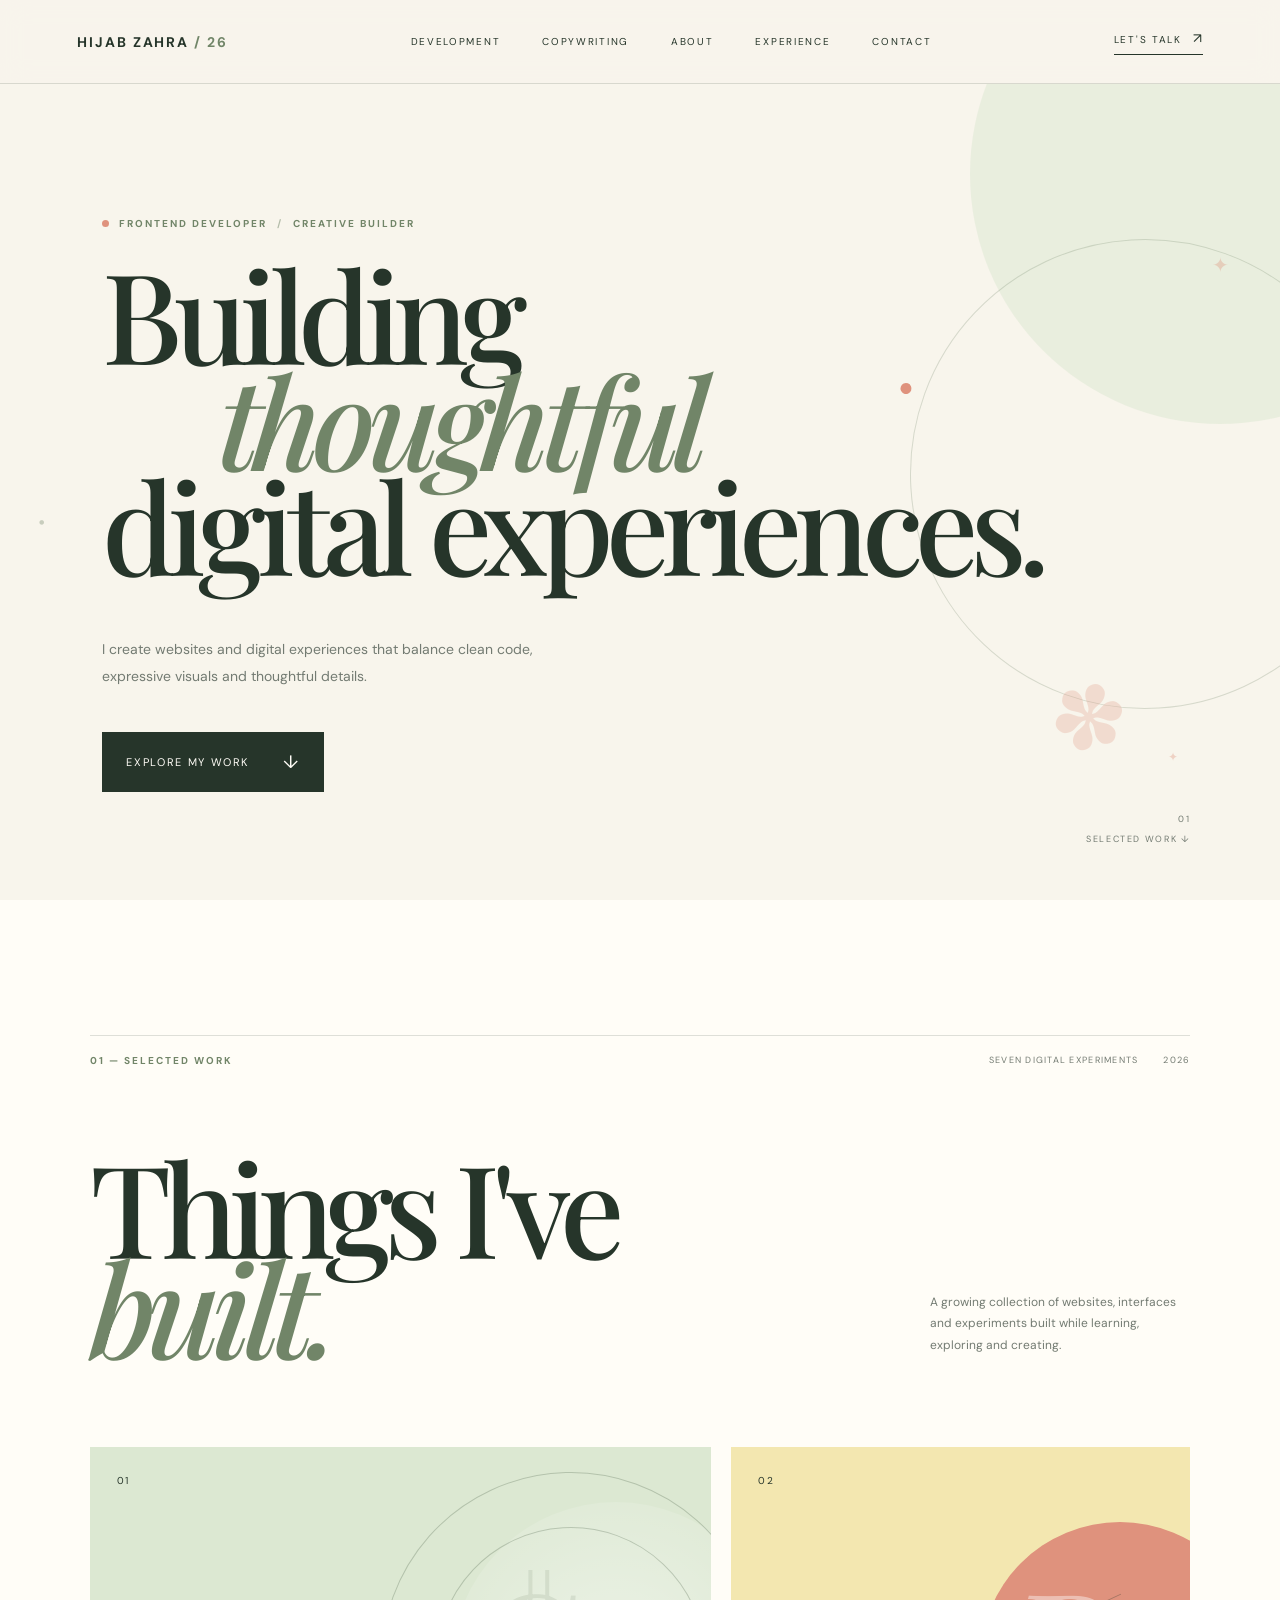
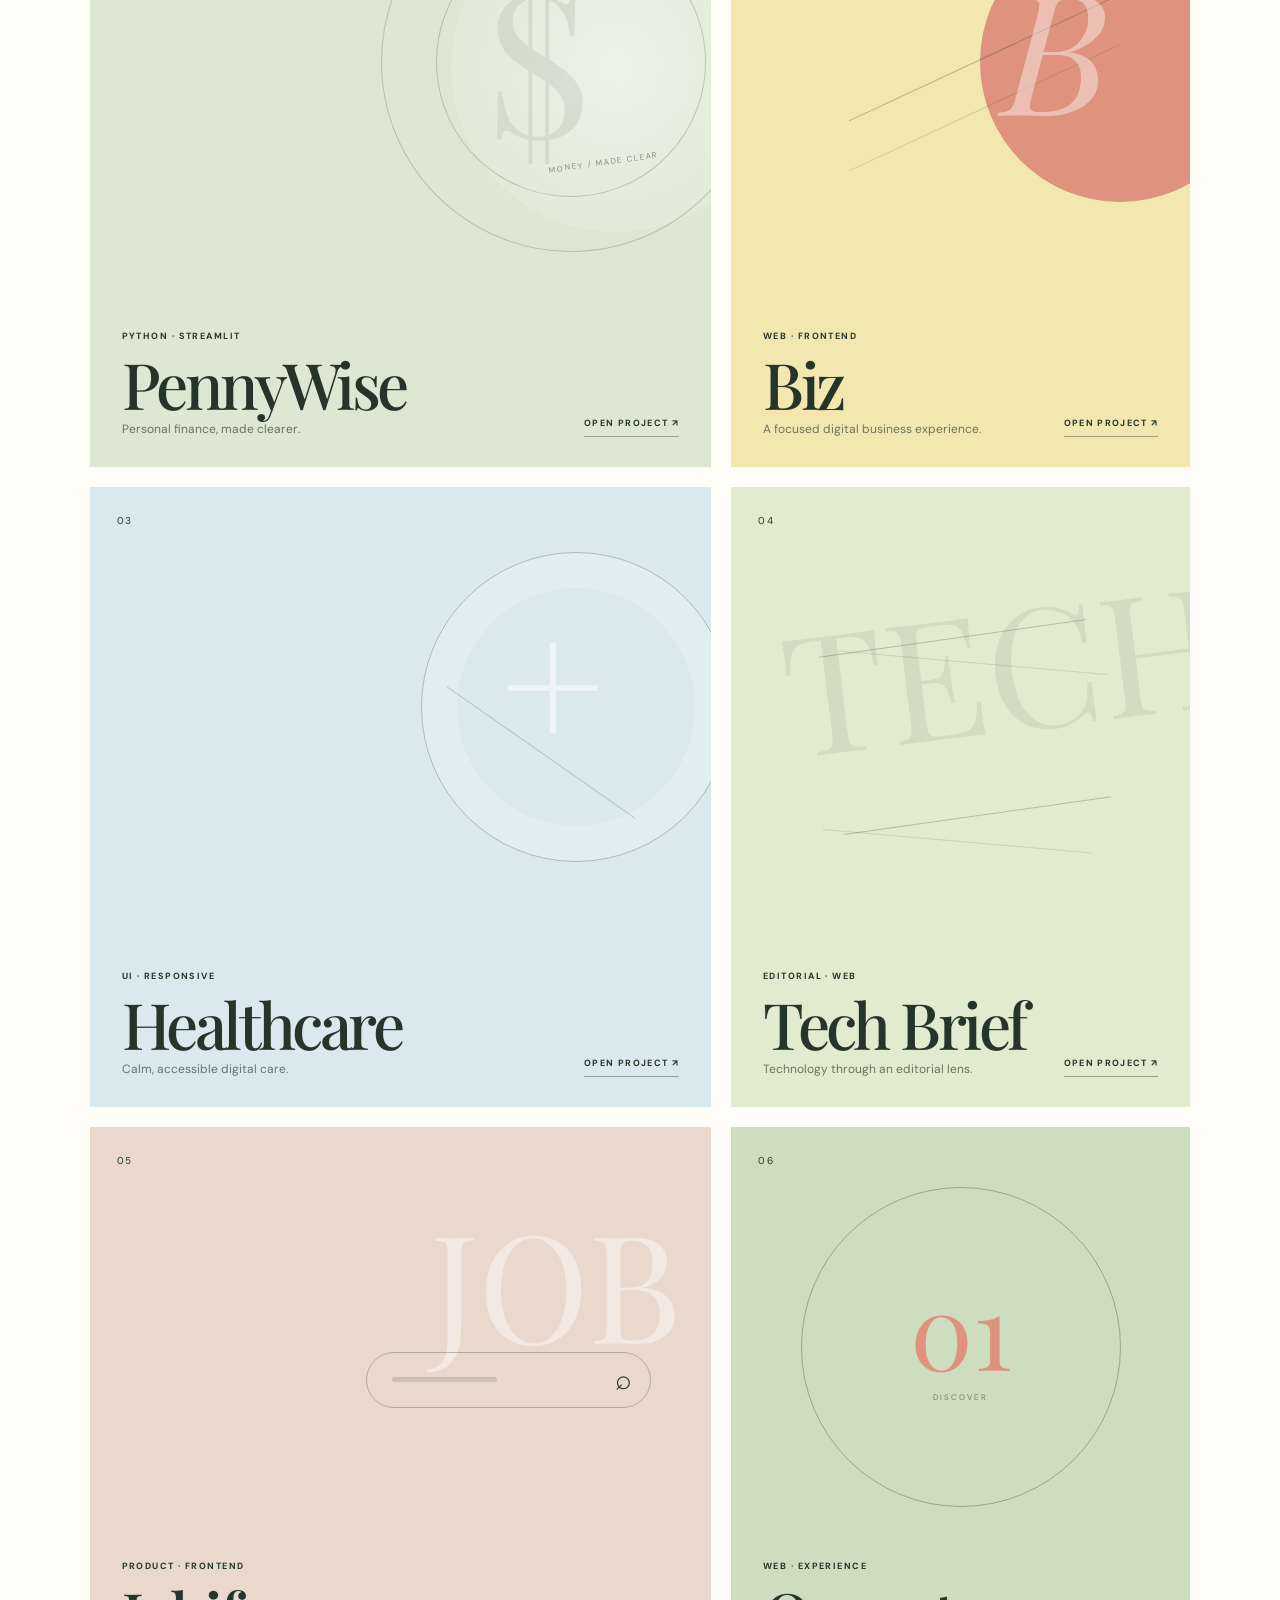
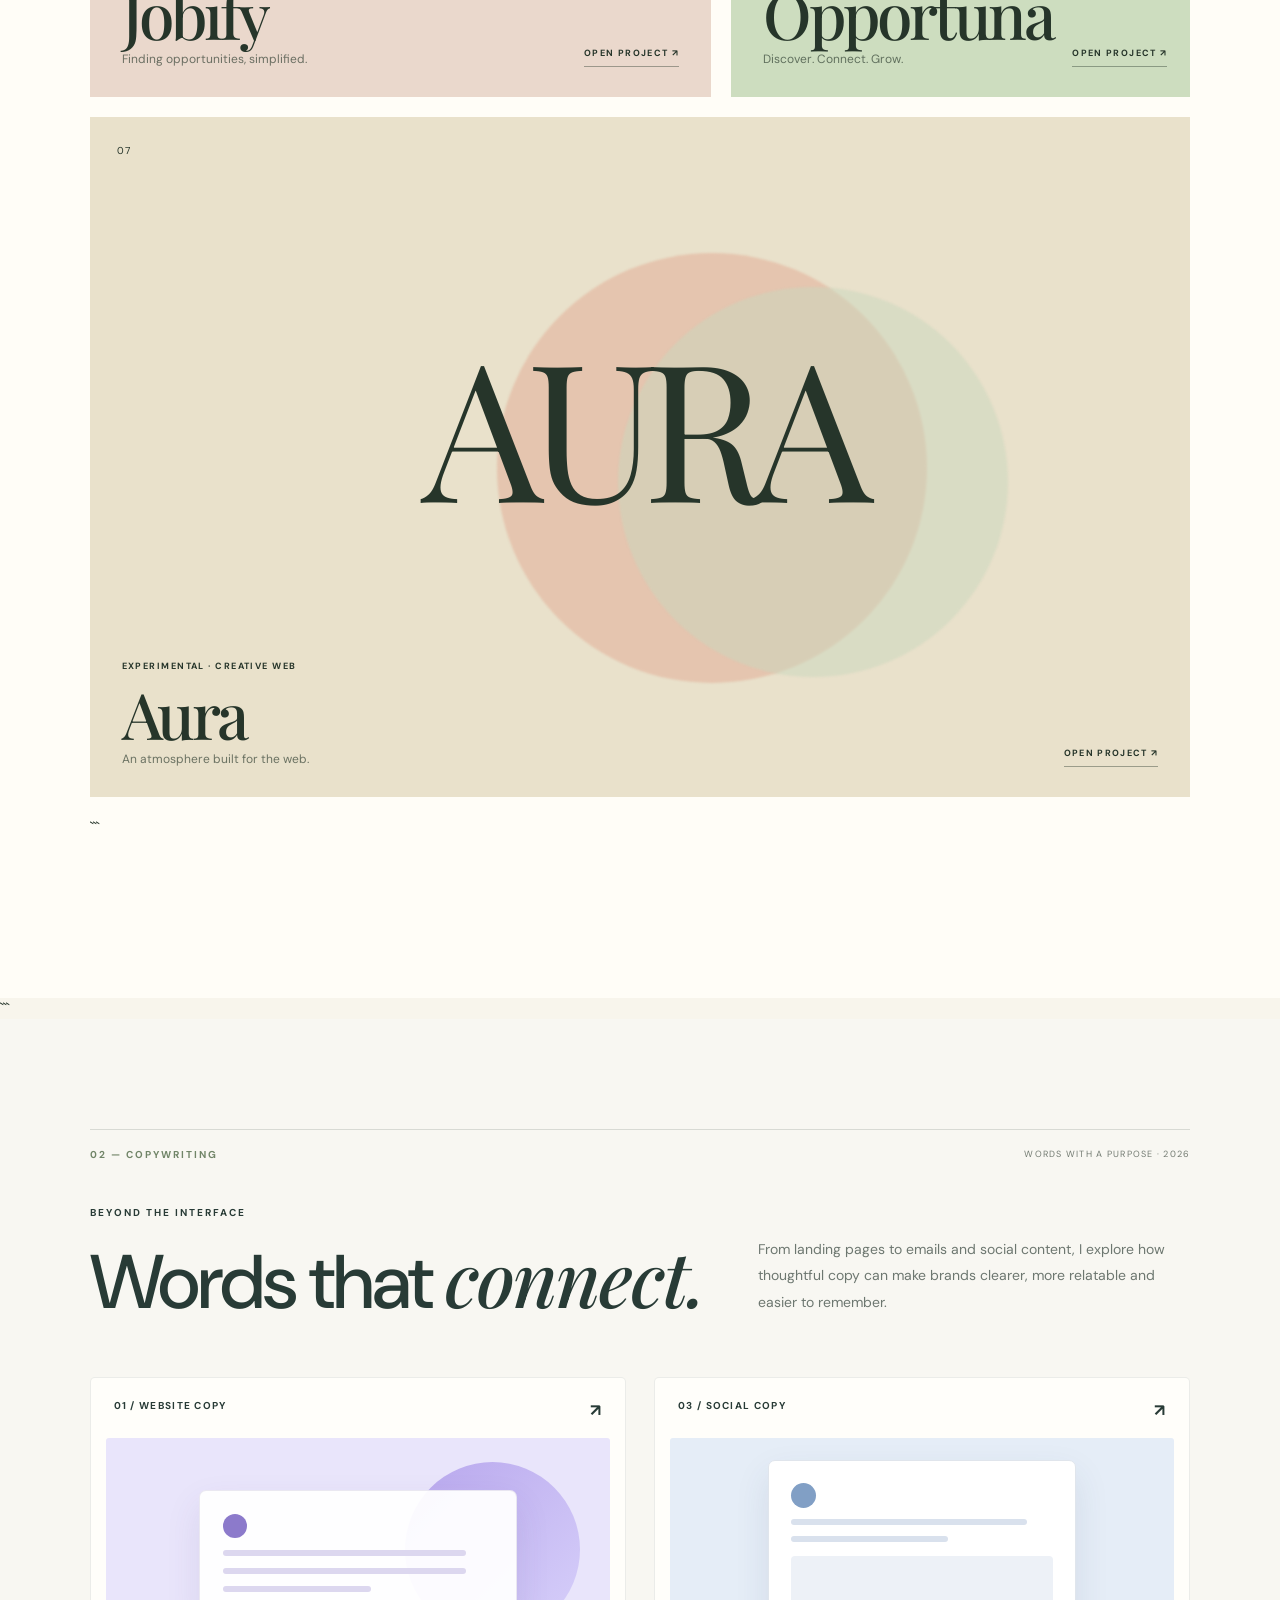
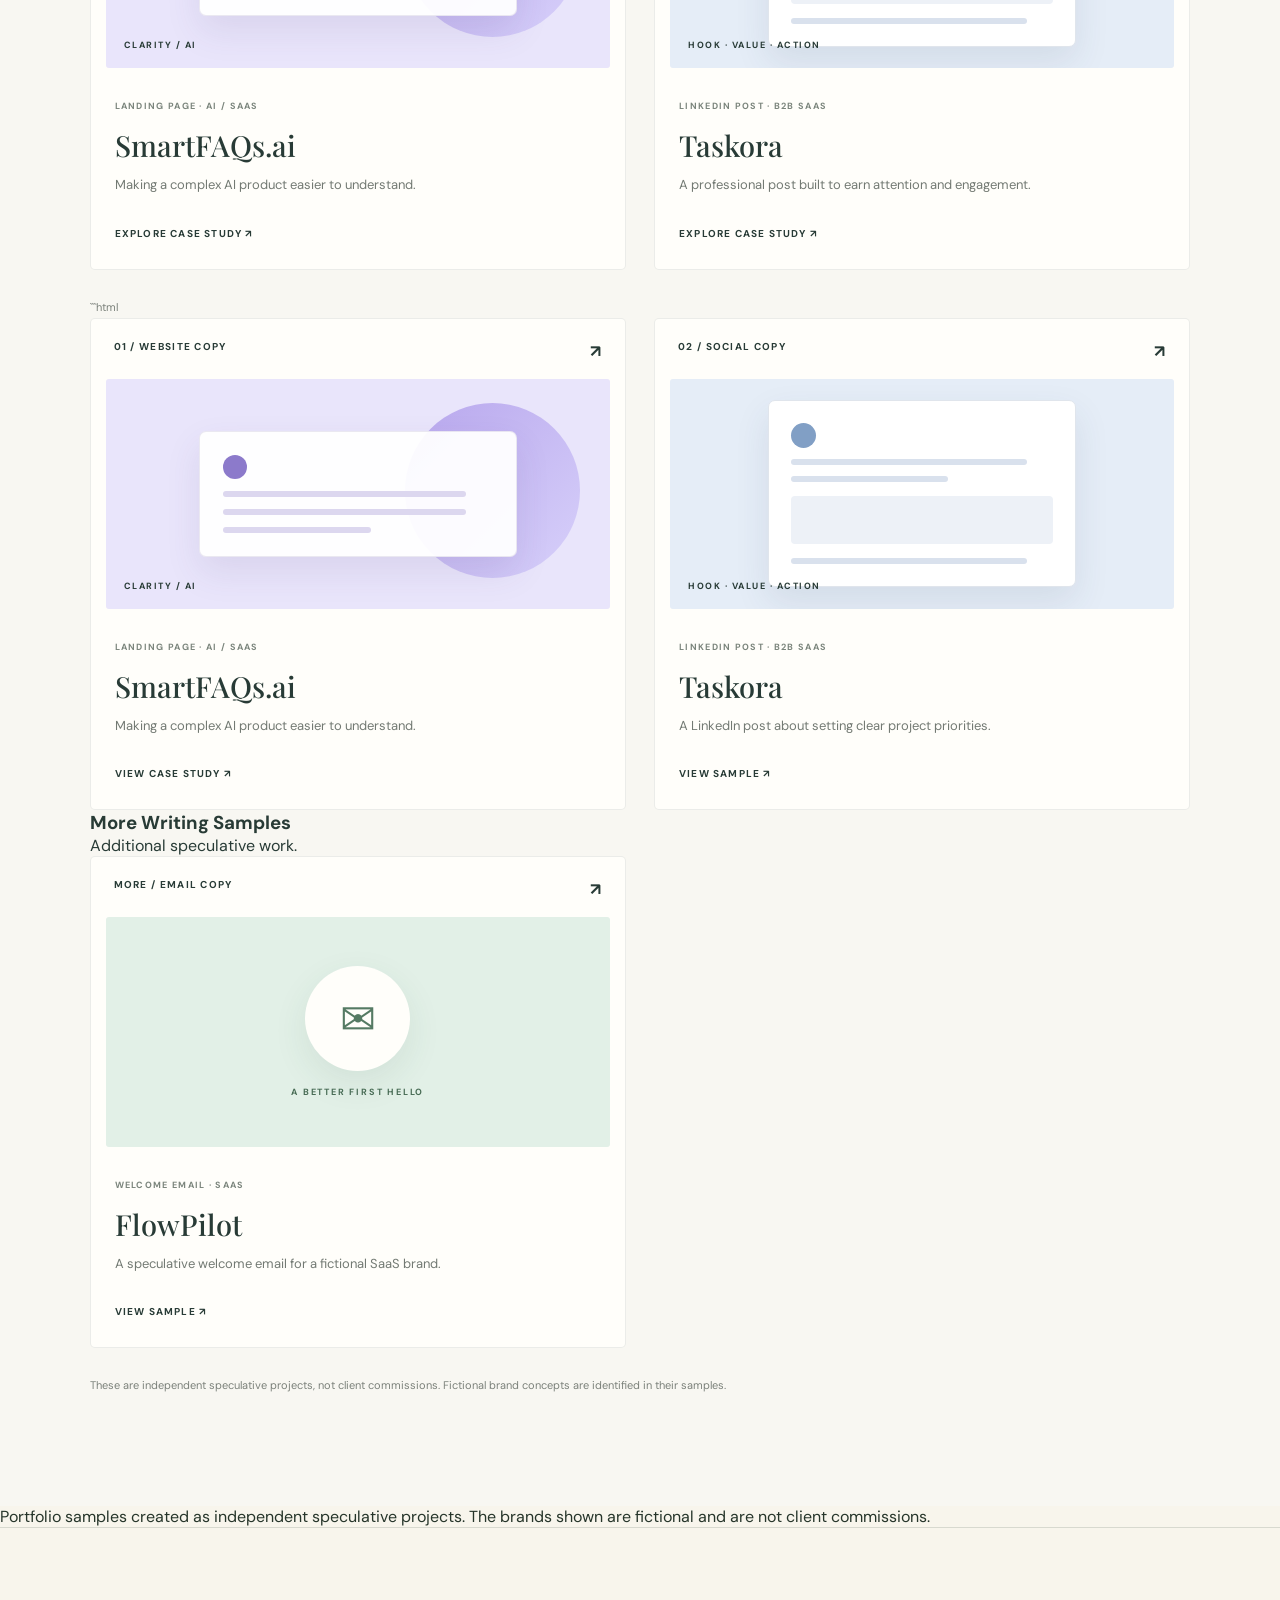
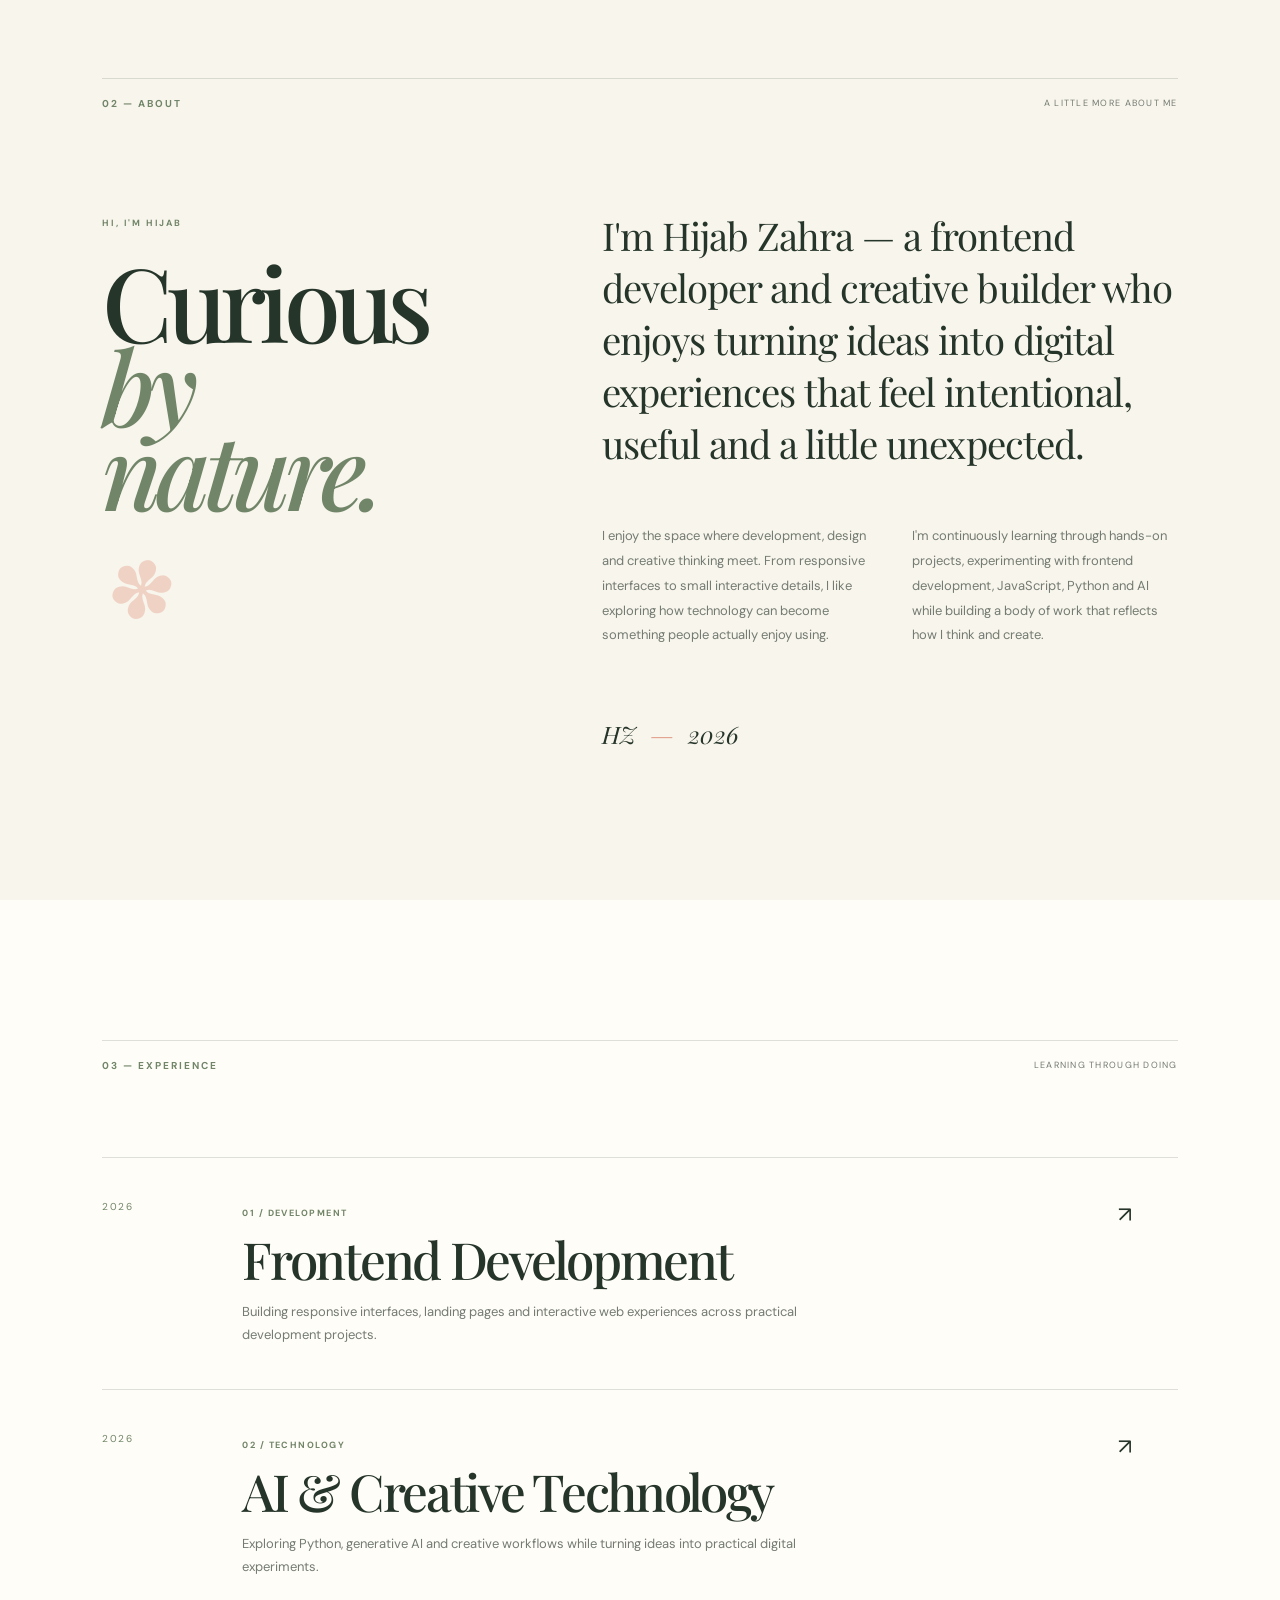
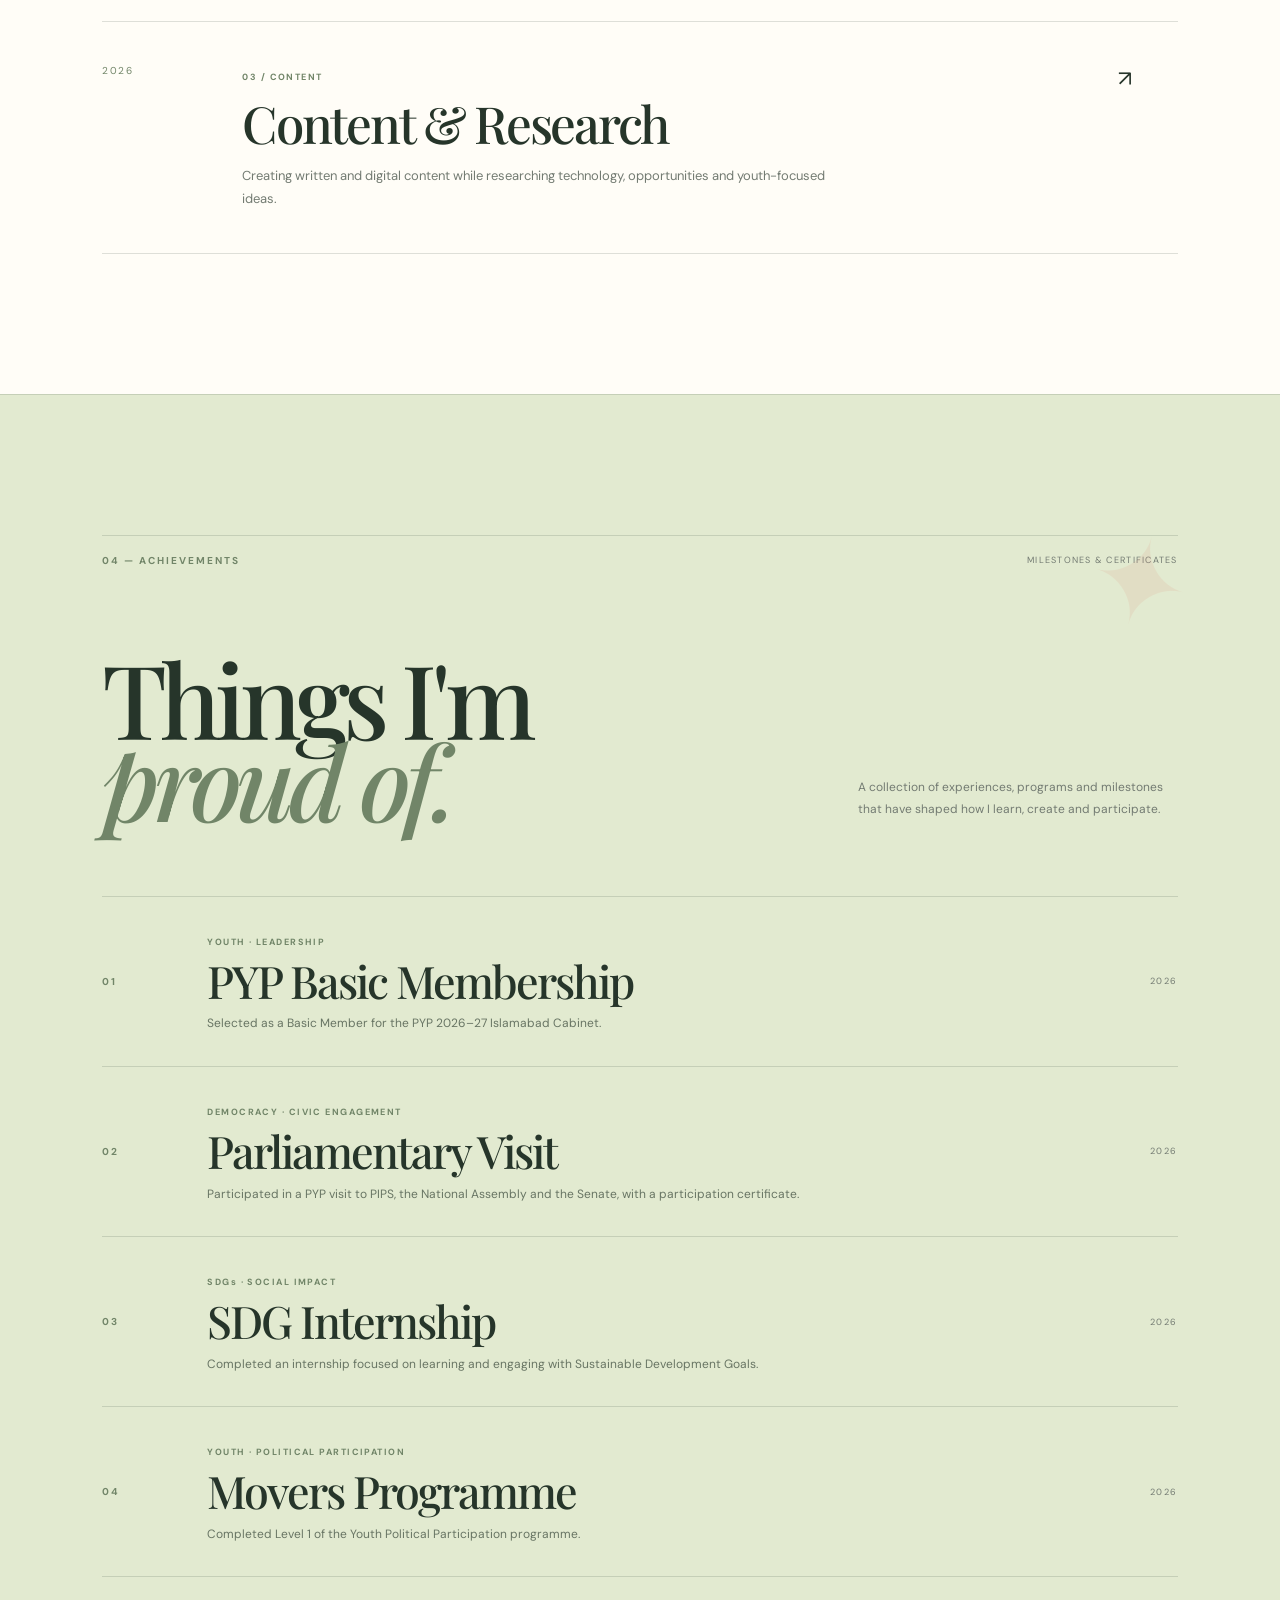
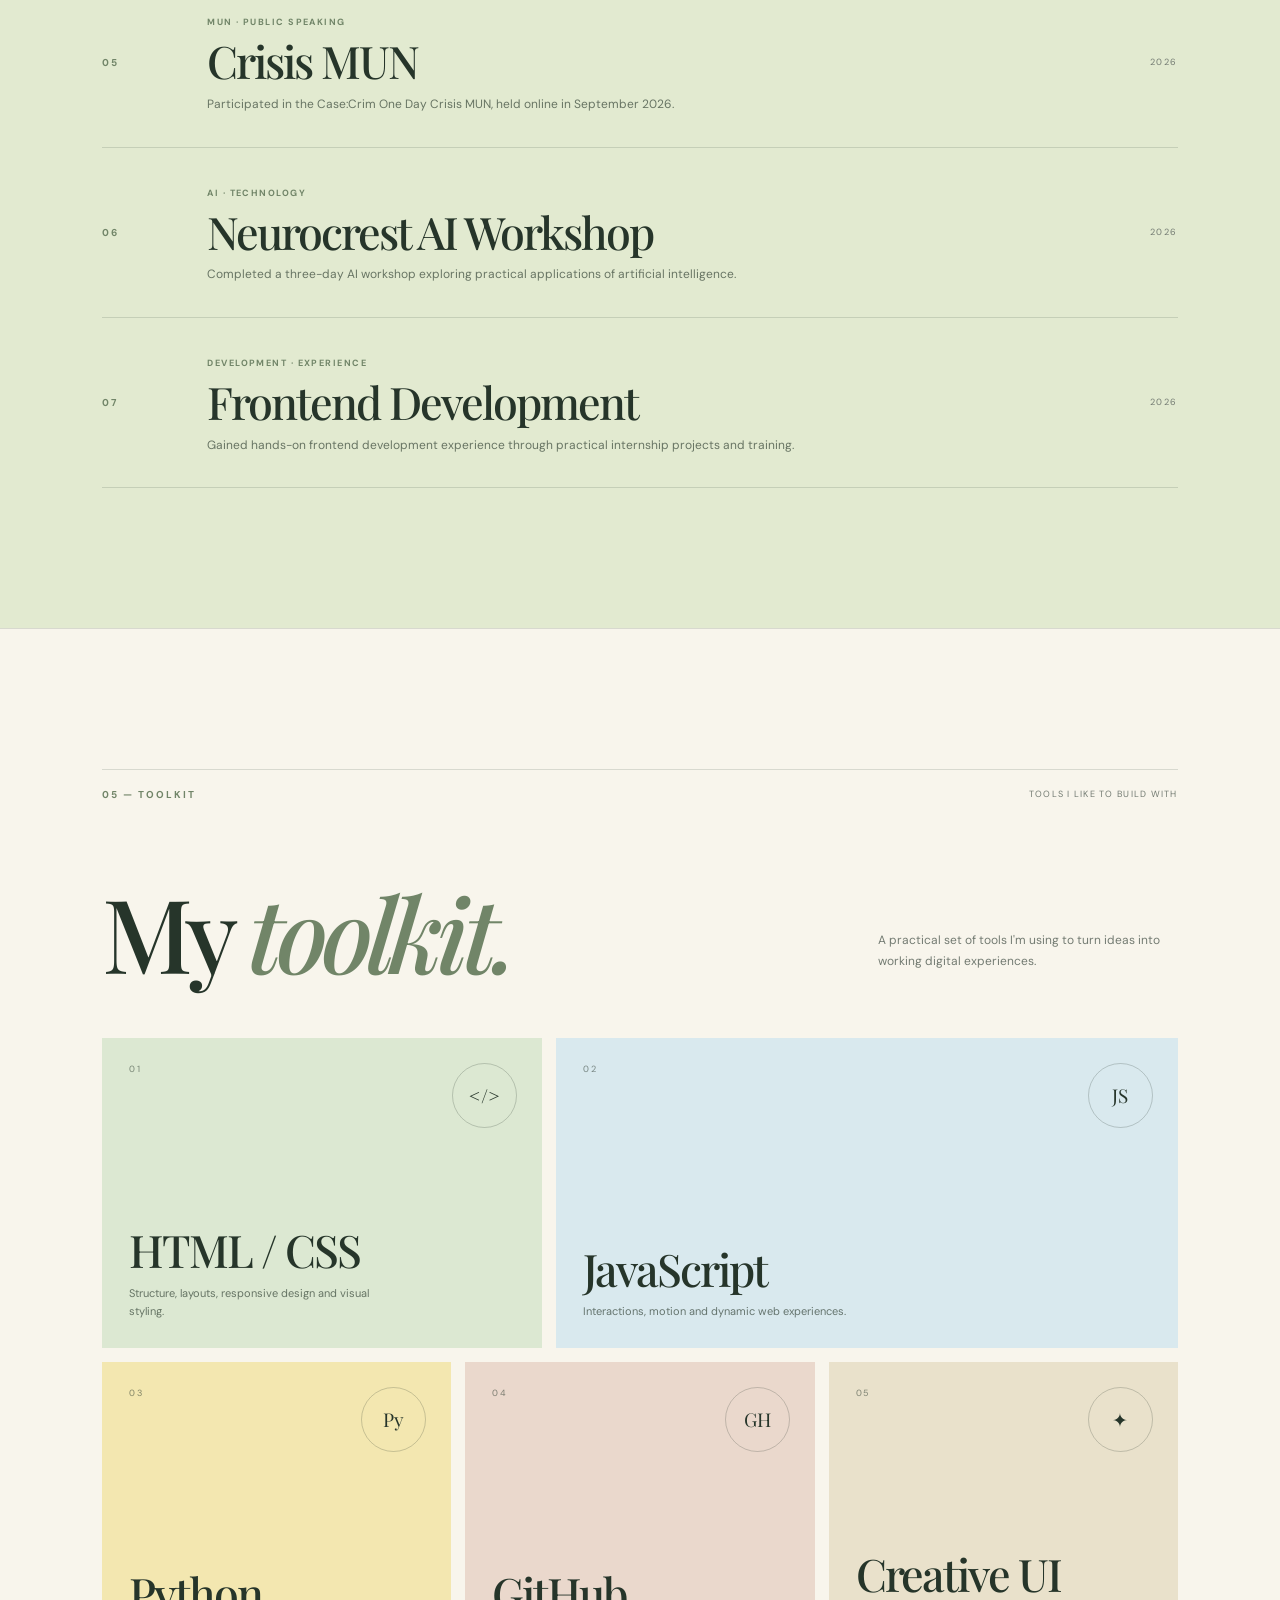
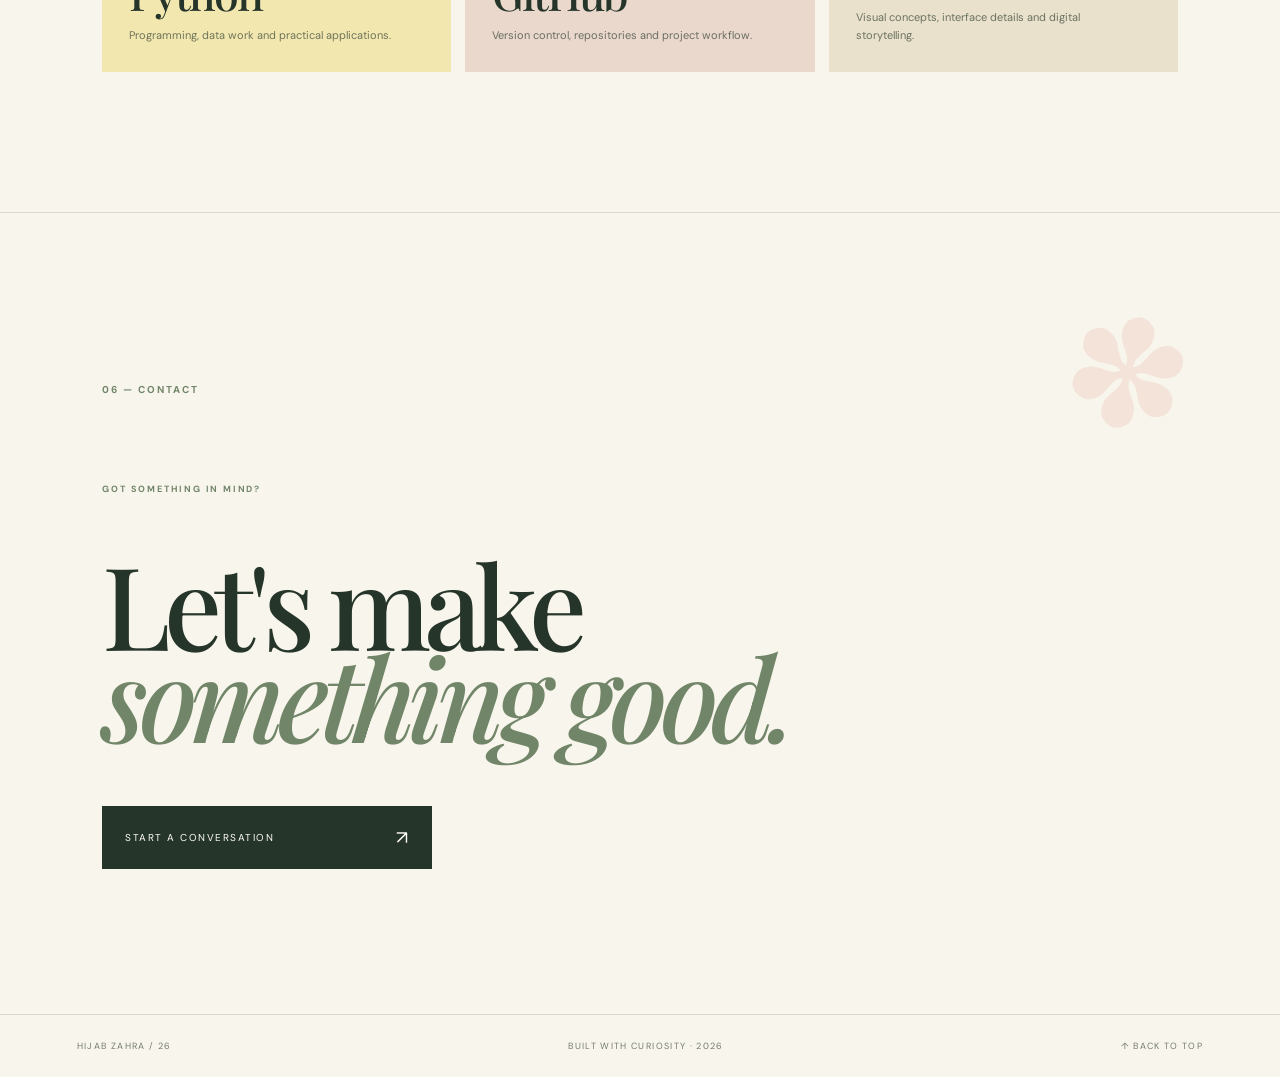
==== commit 28f83277: "Update index.html" ====
--- a/index.html
+++ b/index.html
@@ -558,67 +558,15 @@
 
     </a>
 
-    <!-- SAMPLE 02: FLOWPILOT -->
-
-    <a href="./flowpilot-welcome-email.html"
-       class="copy-card copy-card-mint">
-
-      <div class="copy-card-top">
-        <span>02 / EMAIL COPY</span>
-        <span>↗</span>
-      </div>
-
-      <div class="copy-art flow-art">
-        <div class="flow-envelope">
-          <span>✉</span>
-        </div>
-        <div class="flow-art-caption">A BETTER FIRST HELLO</div>
-      </div>
-
-      <div class="copy-card-info">
-        <span class="copy-type">WELCOME EMAIL · SAAS</span>
-        <h3>FlowPilot</h3>
-        <p>A warm welcome email designed to guide new users.</p>
-        <span class="copy-card-link">EXPLORE CASE STUDY ↗</span>
-      </div>
-
-    </a>
-
-    <!-- SAMPLE 03: SOLMIRA -->
-
-    <a href="./solmira-product-copy.html"
-       class="copy-card copy-card-sage">
-
-      <div class="copy-card-top">
-        <span>03 / PRODUCT COPY</span>
-        <span>↗</span>
-      </div>
-
-      <div class="copy-art sol-art">
-        <div class="sol-bottle">
-          <div class="sol-bottle-cap"></div>
-          <span>SOLMIRA</span>
-          <i>daily ritual</i>
-        </div>
-        <span class="sol-art-caption">LESS NOISE. MORE CARE.</span>
-      </div>
-
-      <div class="copy-card-info">
-        <span class="copy-type">PRODUCT DESCRIPTION · BEAUTY</span>
-        <h3>Solmira</h3>
-        <p>Turning product details into a calm, compelling story.</p>
-        <span class="copy-card-link">EXPLORE CASE STUDY ↗</span>
-      </div>
-
-    </a>
-
-    <!-- SAMPLE 04: TASKORA -->
+    
+   
+    <!-- SAMPLE 03: TASKORA -->
 
     <a href="./taskora-linkedin-copy.html"
        class="copy-card copy-card-blue">
 
       <div class="copy-card-top">
-        <span>04 / SOCIAL COPY</span>
+        <span>03 / SOCIAL COPY</span>
         <span>↗</span>
       </div>
 
@@ -645,6 +593,114 @@
   </div>
 
   <p class="copywriting-note">
+    ```html
+  <div class="copywriting-grid">
+
+    <!-- SAMPLE 01: SMARTFAQS -->
+
+    <a href="./smartfaqs-case-study.html"
+       class="copy-card copy-card-lavender">
+
+      <div class="copy-card-top">
+        <span>01 / WEBSITE COPY</span>
+        <span>↗</span>
+      </div>
+
+      <div class="copy-art smart-art">
+        <div class="smart-art-orb"></div>
+        <div class="smart-art-window">
+          <span></span>
+          <i></i>
+          <i></i>
+          <i></i>
+        </div>
+        <span class="copy-art-label">CLARITY / AI</span>
+      </div>
+
+      <div class="copy-card-info">
+        <span class="copy-type">LANDING PAGE · AI / SAAS</span>
+        <h3>SmartFAQs.ai</h3>
+        <p>Making a complex AI product easier to understand.</p>
+        <span class="copy-card-link">VIEW CASE STUDY ↗</span>
+      </div>
+
+    </a>
+
+    <!-- SAMPLE 02: TASKORA -->
+
+    <a href="./taskora-linkedin-copy.html"
+       class="copy-card copy-card-blue">
+
+      <div class="copy-card-top">
+        <span>02 / SOCIAL COPY</span>
+        <span>↗</span>
+      </div>
+
+      <div class="copy-art task-art">
+        <div class="task-post">
+          <span class="task-post-dot"></span>
+          <div class="task-post-line"></div>
+          <div class="task-post-line short"></div>
+          <div class="task-post-block"></div>
+          <div class="task-post-line"></div>
+        </div>
+        <span class="task-art-caption">HOOK · VALUE · ACTION</span>
+      </div>
+
+      <div class="copy-card-info">
+        <span class="copy-type">LINKEDIN POST · B2B SAAS</span>
+        <h3>Taskora</h3>
+        <p>A LinkedIn post about setting clear project priorities.</p>
+        <span class="copy-card-link">VIEW SAMPLE ↗</span>
+      </div>
+
+    </a>
+
+  </div>
+
+  <!-- MORE SAMPLES -->
+
+  <div class="copywriting-more">
+    <h3>More Writing Samples</h3>
+    <p>Additional speculative work.</p>
+
+    <div class="copywriting-grid">
+
+      <a href="./flowpilot-welcome-email.html"
+         class="copy-card copy-card-mint">
+
+        <div class="copy-card-top">
+          <span>MORE / EMAIL COPY</span>
+          <span>↗</span>
+        </div>
+
+        <div class="copy-art flow-art">
+          <div class="flow-envelope">
+            <span>✉</span>
+          </div>
+          <div class="flow-art-caption">A BETTER FIRST HELLO</div>
+        </div>
+
+        <div class="copy-card-info">
+          <span class="copy-type">WELCOME EMAIL · SAAS</span>
+          <h3>FlowPilot</h3>
+          <p>A speculative welcome email for a fictional SaaS brand.</p>
+          <span class="copy-card-link">VIEW SAMPLE ↗</span>
+        </div>
+
+      </a>
+
+    </div>
+  </div>
+
+  <p class="copywriting-note">
+    These are independent speculative projects, not client commissions.
+    Fictional brand concepts are identified in their samples.
+  </p>
+
+</section>
+
+
     Portfolio samples created as independent speculative projects.
     The brands shown are fictional and are not client commissions.
   </p>
@@ -1239,7 +1295,7 @@
         </h2>
 
         <a
-          href="mailto:hijabzahra@example.com"
+          href="mailto:hijabezahra182@gmail.com"
           class="contact-button"
         >
           <span>Start a conversation</span>
